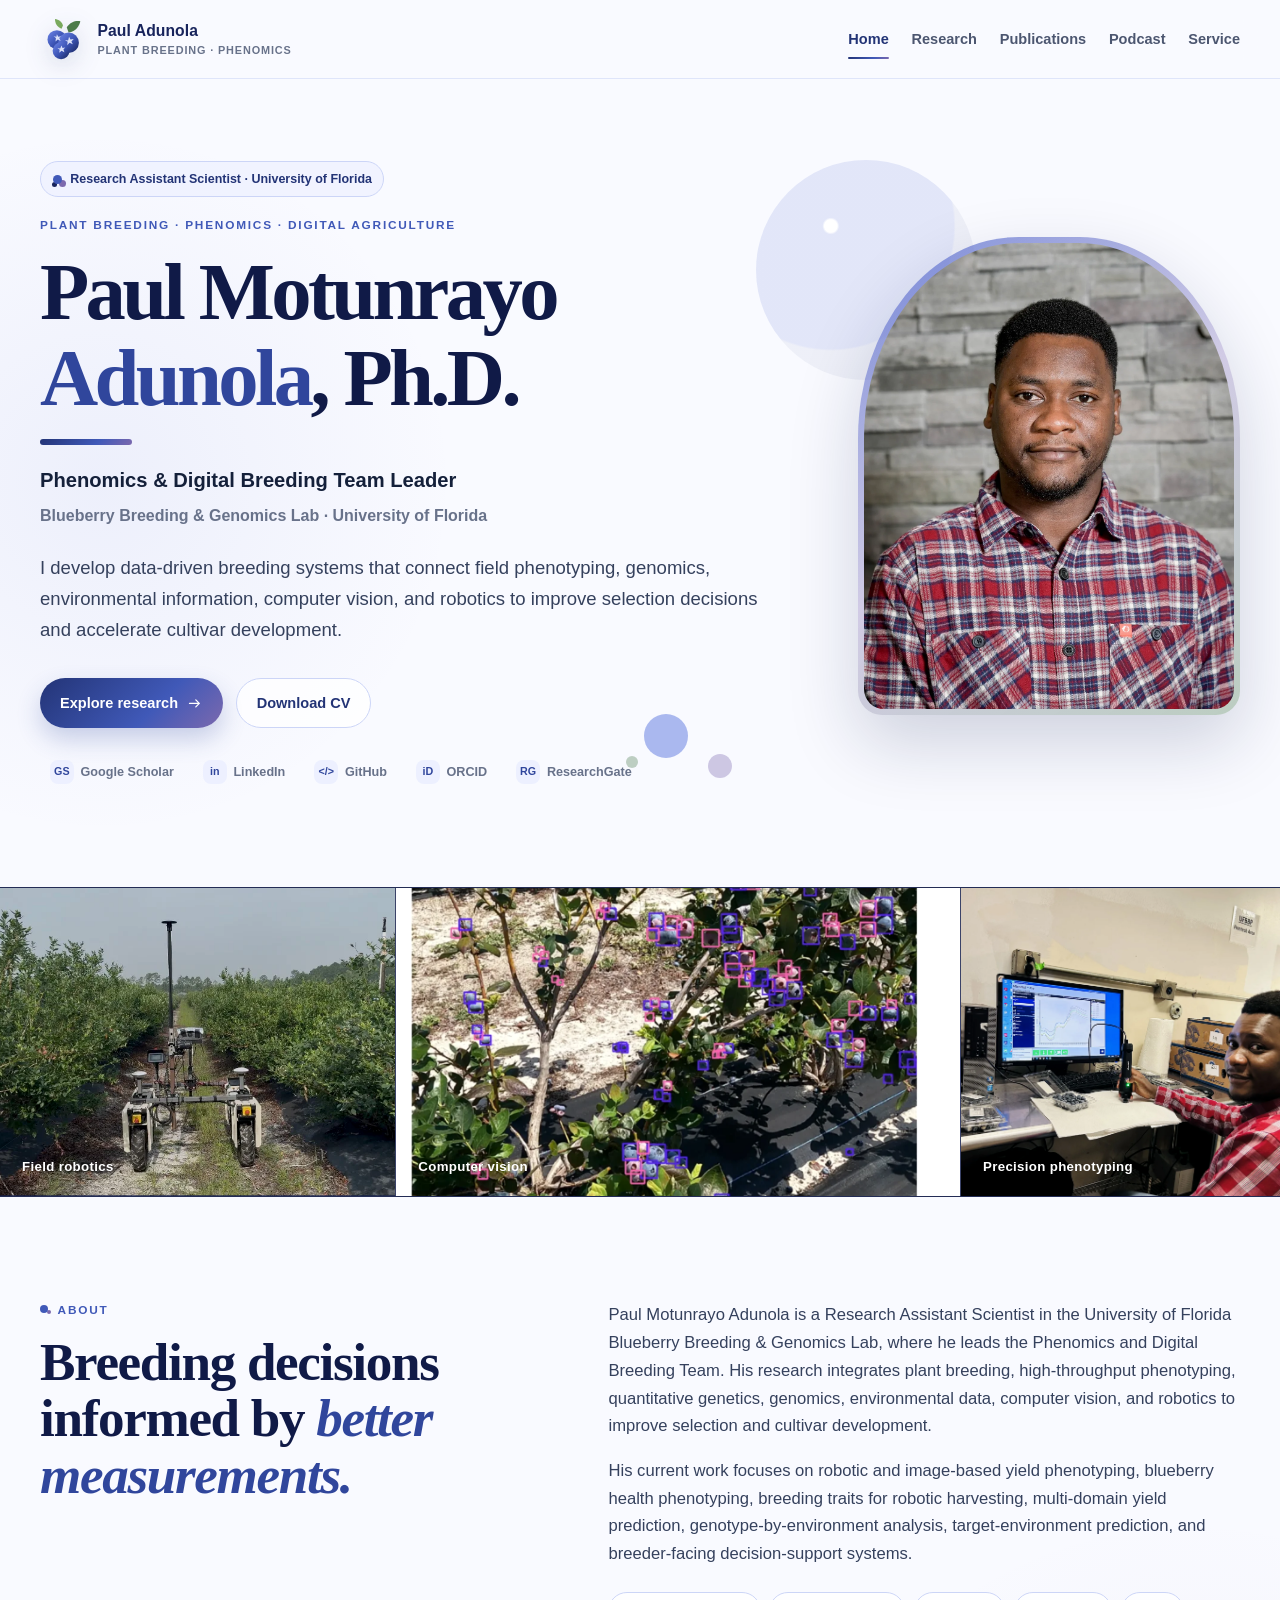
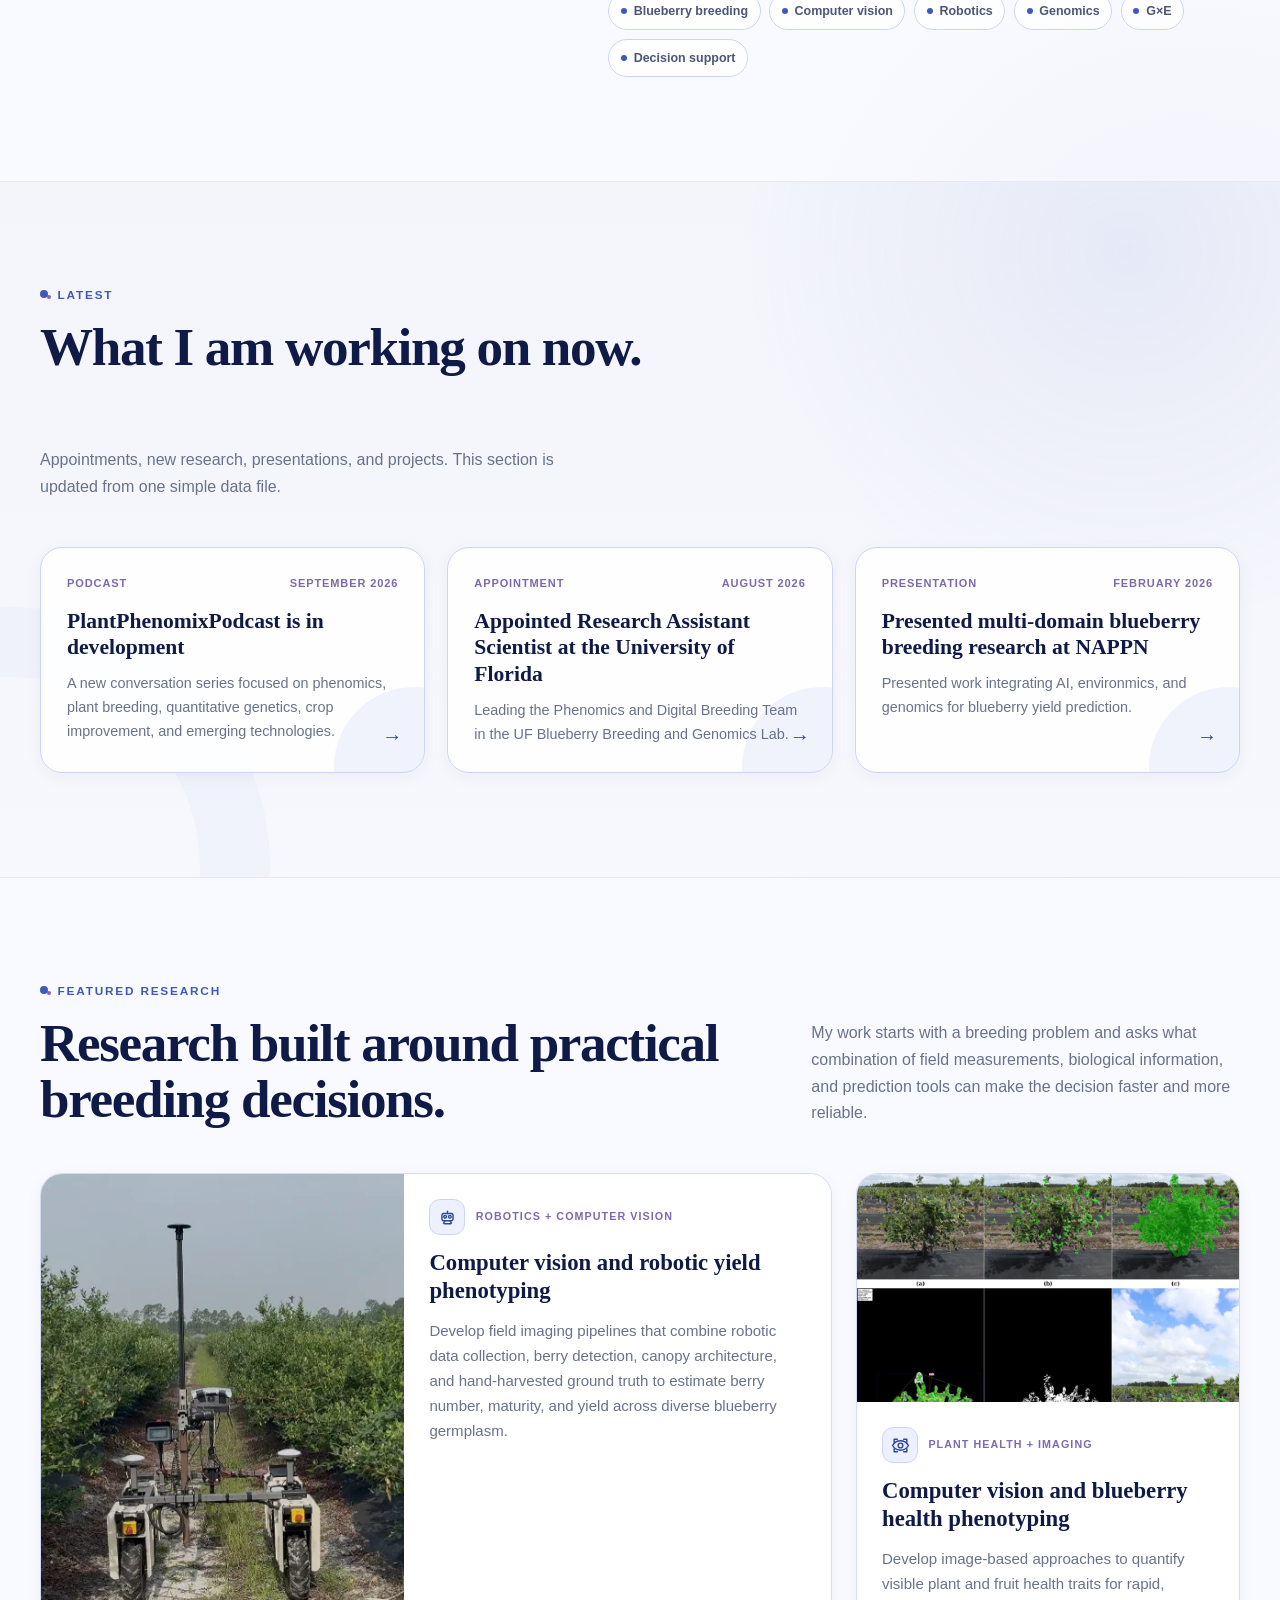
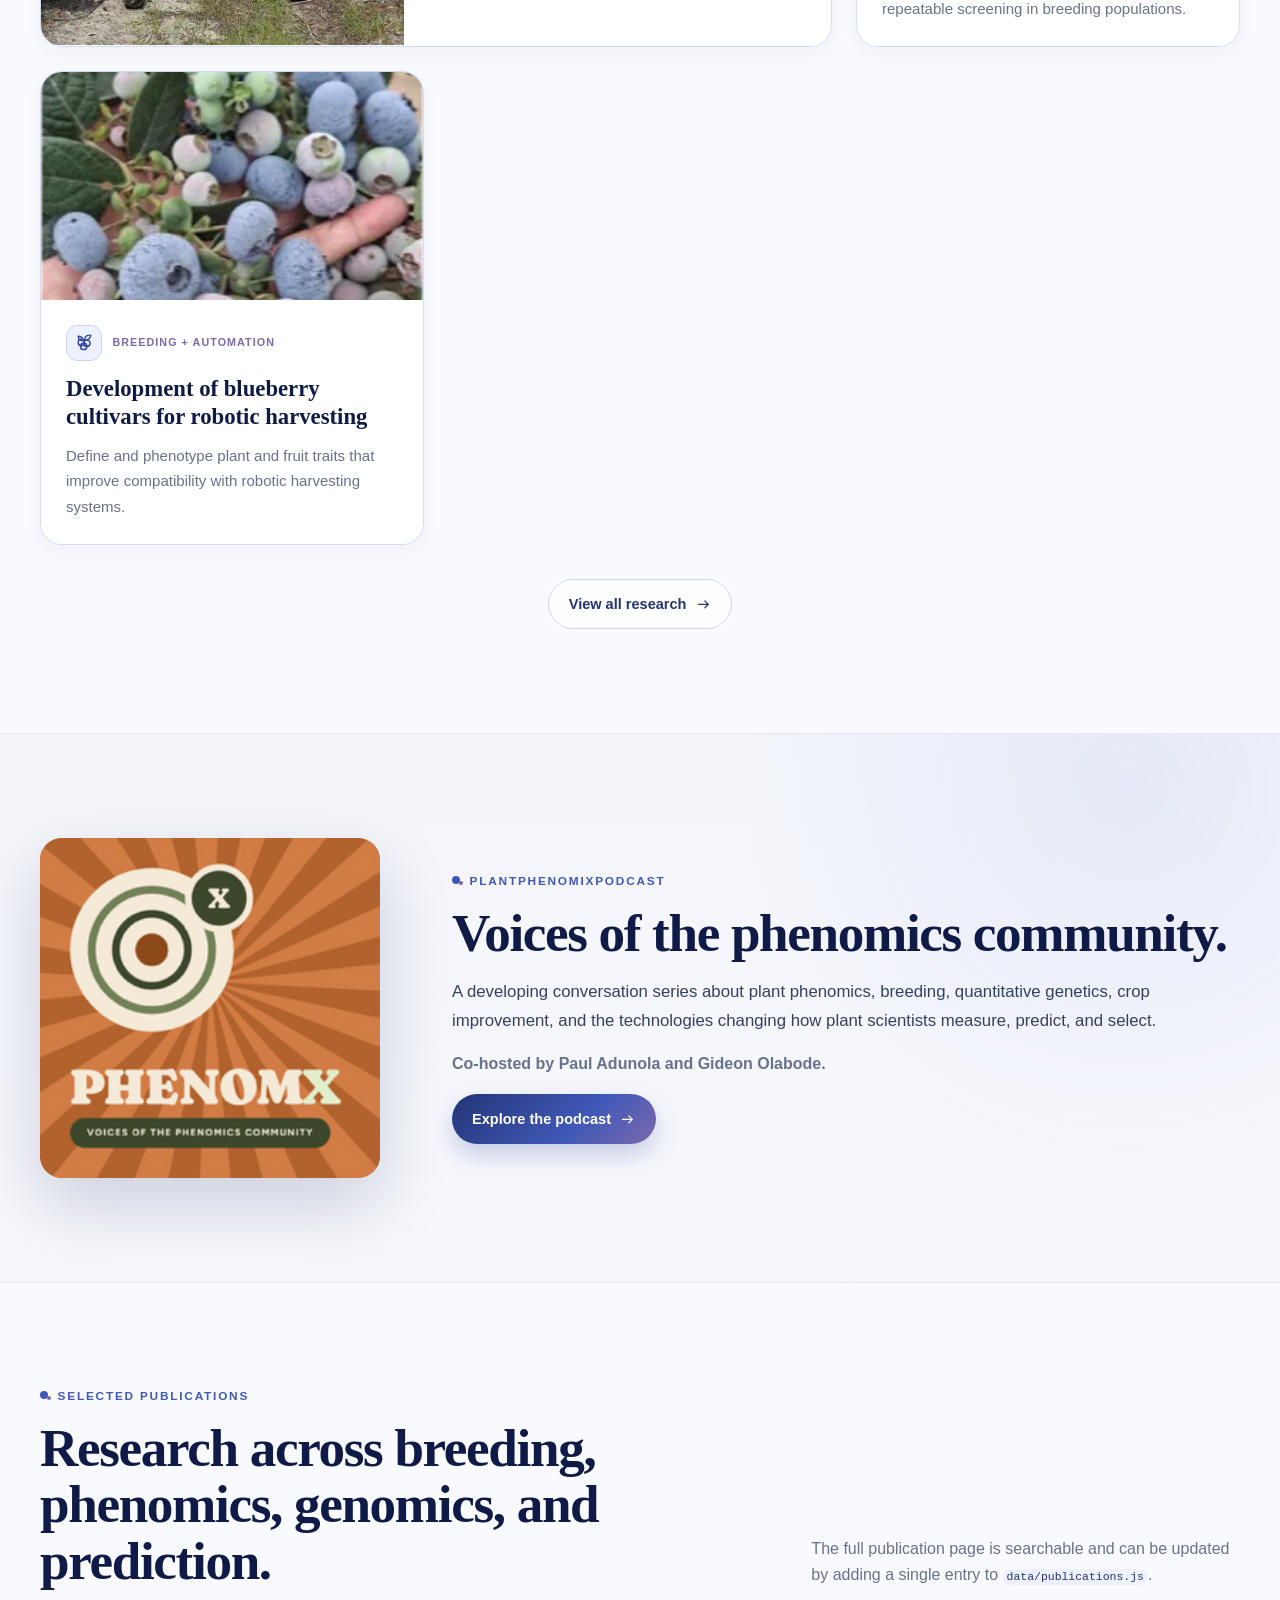
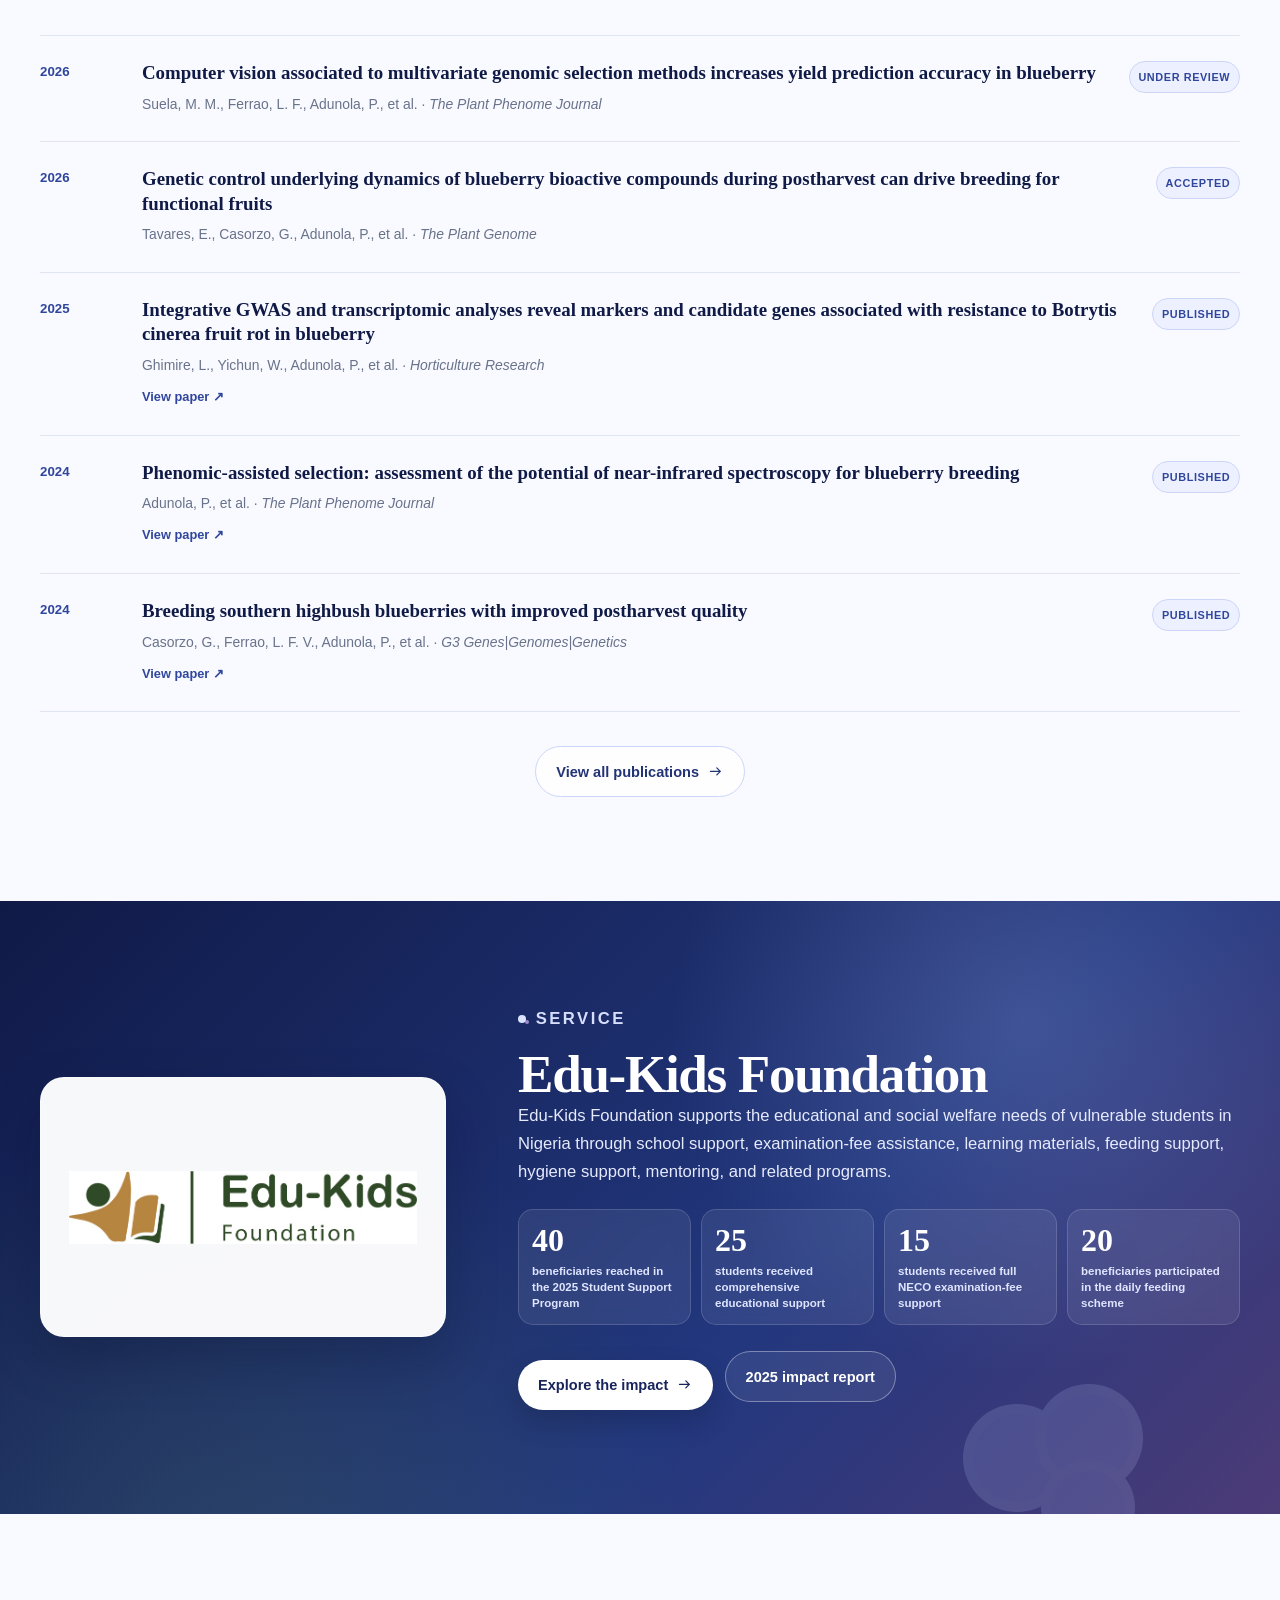
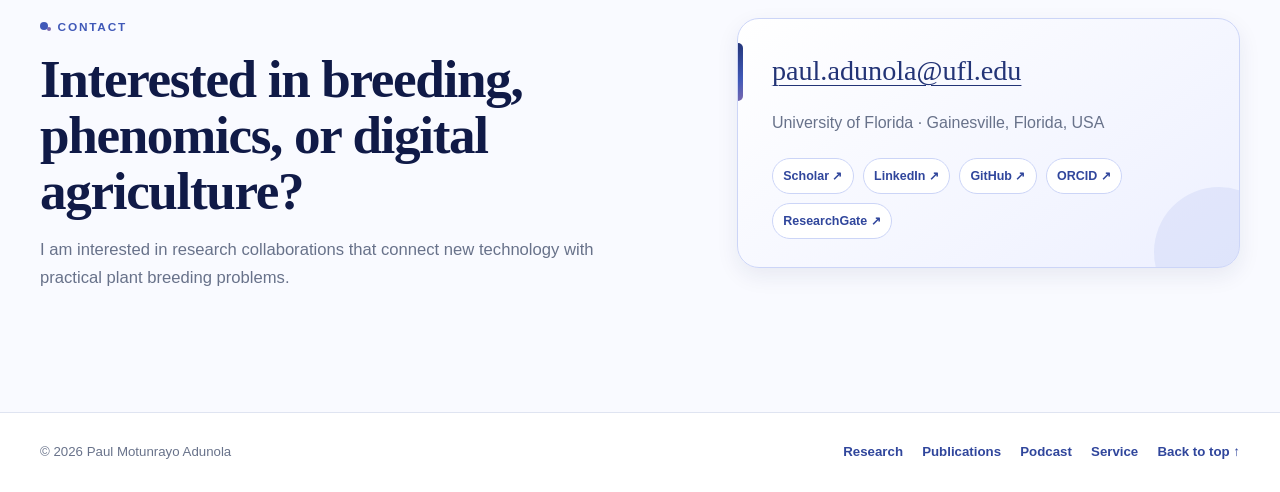
==== index.html @ f5527f7e "Add files via upload" ====
<!doctype html>
<html lang="en">
<head>
  <meta charset="utf-8">
  <meta name="viewport" content="width=device-width, initial-scale=1">
  <meta name="description" content="Paul Motunrayo Adunola, Ph.D. — Research Assistant Scientist and Phenomics & Digital Breeding Team Leader at the University of Florida. Plant breeding, computer vision, robotics, genomics, phenomics, environmics, and decision support.">
  <meta name="author" content="Paul Motunrayo Adunola">
  <meta name="theme-color" content="#233476">
  <meta property="og:title" content="Paul Motunrayo Adunola, Ph.D.">
  <meta property="og:description" content="Plant breeding, phenomics, digital breeding, computer vision, robotics, and predictive breeding at the University of Florida.">
  <meta property="og:type" content="website">
  <meta property="og:image" content="assets/images/portrait.webp">
  <title>Paul Adunola | Plant Breeding, Phenomics & Digital Breeding</title>
  <link rel="icon" href="favicon.svg" type="image/svg+xml">
  <link rel="stylesheet" href="styles.css">
  <script>document.documentElement.classList.add('js');</script>
</head>
<body data-page="home">
  <div class="scroll-progress" aria-hidden="true"><span></span></div>
  <div class="cursor-glow" aria-hidden="true"></div>
  <a class="skip-link" href="#main">Skip to content</a>

  <svg class="svg-sprite" aria-hidden="true" focusable="false">
    <symbol id="icon-robot" viewBox="0 0 24 24"><rect x="5" y="7" width="14" height="9" rx="2"/><circle cx="9" cy="11" r="1.7"/><circle cx="15" cy="11" r="1.7"/><path d="M12 7V4m-3 12-2 3m8-3 2 3M8 20h8"/></symbol>
    <symbol id="icon-vision" viewBox="0 0 24 24"><path d="M2 12s3.5-6 10-6 10 6 10 6-3.5 6-10 6S2 12 2 12z"/><circle cx="12" cy="12" r="3"/><path d="M4 4h4M4 4v4m16-4h-4m4 0v4M4 20h4m-4 0v-4m16 4h-4m4 0v-4"/></symbol>
    <symbol id="icon-harvest" viewBox="0 0 24 24"><circle cx="8" cy="12" r="4"/><circle cx="15" cy="13" r="4"/><circle cx="11" cy="17" r="4"/><path d="M12 8c1-4 4-6 8-5-1 4-3 6-8 6M10 8C9 5 7 4 4 4c0 3 2 5 5 6"/></symbol>
    <symbol id="icon-data" viewBox="0 0 24 24"><path d="M4 18V9m5 9V5m5 13v-7m5 7V3"/><path d="M3 20h18"/><circle cx="4" cy="9" r="1"/><circle cx="9" cy="5" r="1"/><circle cx="14" cy="11" r="1"/><circle cx="19" cy="3" r="1"/></symbol>
    <symbol id="icon-globe" viewBox="0 0 24 24"><circle cx="12" cy="12" r="9"/><path d="M3 12h18M12 3c3 3 4.5 6 4.5 9S15 18 12 21c-3-3-4.5-6-4.5-9S9 6 12 3z"/></symbol>
    <symbol id="icon-decision" viewBox="0 0 24 24"><path d="M4 6h16M4 12h16M4 18h16"/><circle cx="9" cy="6" r="2"/><circle cx="15" cy="12" r="2"/><circle cx="11" cy="18" r="2"/></symbol>
    <symbol id="icon-arrow" viewBox="0 0 24 24"><path d="M5 12h14m-5-5 5 5-5 5"/></symbol>
    <symbol id="icon-expand" viewBox="0 0 24 24"><path d="M8 3H3v5m13-5h5v5M8 21H3v-5m13 5h5v-5"/></symbol>
  </svg>

  <header class="site-header" id="top">
    <div class="nav-wrap">
      <a class="brand" href="index.html" aria-label="Paul Adunola home">
        <img class="brand-mark" src="assets/icons/blueberry-mark.svg" alt="" aria-hidden="true">
        <span class="brand-copy"><strong>Paul Adunola</strong><small>Plant Breeding · Phenomics</small></span>
      </a>
      <button class="nav-toggle" aria-expanded="false" aria-controls="primary-nav" aria-label="Open navigation"><span></span><span></span><span></span></button>
      <nav id="primary-nav" class="primary-nav" aria-label="Primary navigation">
        <a href="index.html" data-page="home">Home</a>
        <a href="research.html" data-page="research">Research</a>
        <a href="publications.html" data-page="publications">Publications</a>
        <a href="podcast.html" data-page="podcast">Podcast</a>
        <a href="service.html" data-page="service">Service</a>
        
      </nav>
    </div>
  </header>

  <main id="main">
    <section class="hero section-shell" data-reveal>
      <div class="hero-copy">
        <div class="hero-badge"><span class="berry-dot"></span> Research Assistant Scientist · University of Florida</div>
        <p class="eyebrow">Plant breeding · phenomics · digital agriculture</p>
        <h1>Paul Motunrayo <span>Adunola</span>, Ph.D.</h1>
        <p class="role">Phenomics &amp; Digital Breeding Team Leader</p>
        <p class="affiliation">Blueberry Breeding &amp; Genomics Lab · University of Florida</p>
        <p class="hero-statement">I develop data-driven breeding systems that connect field phenotyping, genomics, environmental information, computer vision, and robotics to improve selection decisions and accelerate cultivar development.</p>
        <div class="hero-actions">
          <a class="button button-primary interactive-button" href="research.html"><span>Explore research</span><svg><use href="#icon-arrow"></use></svg></a>
          <a class="button button-secondary interactive-button" href="assets/docs/Paul_Adunola_CV.docx" download><span>Download CV</span></a>
        </div>
        <div class="social-links" aria-label="Professional profiles">
          <a href="https://scholar.google.com/citations?user=qVmeOGcAAAAJ&hl=en" target="_blank" rel="noopener"><span>GS</span>Google Scholar</a>
          <a href="https://www.linkedin.com/in/paul-adunola-page/" target="_blank" rel="noopener"><span>in</span>LinkedIn</a>
          <a href="https://github.com/Pauliben" target="_blank" rel="noopener"><span>&lt;/&gt;</span>GitHub</a>
          <a href="https://orcid.org/0000-0003-1426-5248" target="_blank" rel="noopener"><span>iD</span>ORCID</a>
          <a href="https://www.researchgate.net/profile/Paul-Adunola" target="_blank" rel="noopener"><span>RG</span>ResearchGate</a>
        </div>
      </div>
      <figure class="hero-portrait image-frame">
        <a class="image-link" href="assets/images/portrait.webp" data-lightbox data-caption="Professional portrait — Paul Motunrayo Adunola, Ph.D.">
          <img src="assets/images/portrait.webp" alt="Portrait of Paul Adunola" width="1362" height="2048">
          <span class="image-action"><svg><use href="#icon-expand"></use></svg> View</span>
        </a>
      </figure>
    </section>

    <section class="image-ribbon" aria-label="Research highlights" data-reveal>
      <figure><a class="image-link" href="assets/images/farmng-field.webp" data-lightbox data-caption="Field robotics in blueberry breeding"><img src="assets/images/farmng-field.webp" alt="Field robotic platform operating between blueberry rows" loading="lazy"><span class="image-action"><svg><use href="#icon-expand"></use></svg></span></a><figcaption>Field robotics</figcaption></figure>
      <figure><a class="image-link" href="assets/images/berry-detection.webp" data-lightbox data-caption="Computer vision for berry detection and maturity classification"><img src="assets/images/berry-detection.webp" alt="Computer vision detections on blueberry plants in the field" loading="lazy"><span class="image-action"><svg><use href="#icon-expand"></use></svg></span></a><figcaption>Computer vision</figcaption></figure>
      <figure><a class="image-link" href="assets/images/nir-phenotyping.webp" data-lightbox data-caption="Near-infrared phenotyping of blueberry fruit"><img src="assets/images/nir-phenotyping.webp" alt="Near-infrared phenotyping of blueberry fruit" loading="lazy"><span class="image-action"><svg><use href="#icon-expand"></use></svg></span></a><figcaption>Precision phenotyping</figcaption></figure>
    </section>

    <section class="section section-shell about-grid" id="about" data-reveal>
      <div><p class="section-kicker">About</p><h2>Breeding decisions informed by <em>better measurements.</em></h2></div>
      <div class="prose">
        <p>Paul Motunrayo Adunola is a Research Assistant Scientist in the University of Florida Blueberry Breeding &amp; Genomics Lab, where he leads the Phenomics and Digital Breeding Team. His research integrates plant breeding, high-throughput phenotyping, quantitative genetics, genomics, environmental data, computer vision, and robotics to improve selection and cultivar development.</p>
        <p>His current work focuses on robotic and image-based yield phenotyping, blueberry health phenotyping, breeding traits for robotic harvesting, multi-domain yield prediction, genotype-by-environment analysis, target-environment prediction, and breeder-facing decision-support systems.</p>
        <div class="about-chips"><span>Blueberry breeding</span><span>Computer vision</span><span>Robotics</span><span>Genomics</span><span>G×E</span><span>Decision support</span></div>
      </div>
    </section>

    <section class="section section-alt latest-section" id="latest">
      <div class="section-shell">
        <div class="section-heading compact" data-reveal>
          <div><p class="section-kicker">Latest</p><h2>What I am working on now.</h2></div>
          <p>Appointments, new research, presentations, and projects. This section is updated from one simple data file.</p>
        </div>
        <div class="latest-grid" id="latest-feed"><div class="empty-state">Loading latest updates…</div></div>
      </div>
    </section>

    <section class="section section-shell research-preview-section">
      <div class="section-heading" data-reveal>
        <div><p class="section-kicker">Featured research</p><h2>Research built around practical breeding decisions.</h2></div>
        <p>My work starts with a breeding problem and asks what combination of field measurements, biological information, and prediction tools can make the decision faster and more reliable.</p>
      </div>
      <div class="research-grid" id="featured-research"><div class="empty-state">Loading research…</div></div>
      <div class="section-cta" data-reveal><a class="button button-secondary interactive-button" href="research.html"><span>View all research</span><svg><use href="#icon-arrow"></use></svg></a></div>
    </section>

    <section class="section section-alt home-podcast-section">
      <div class="section-shell podcast-teaser" data-reveal>
        <a class="podcast-logo-wrap image-link" href="assets/images/phenomix-logo.png" data-lightbox data-caption="PlantPhenomixPodcast — Voices of the Phenomics Community"><img src="assets/images/phenomix-logo.png" alt="PlantPhenomixPodcast logo"><span class="image-action"><svg><use href="#icon-expand"></use></svg> View</span></a>
        <div>
          <p class="section-kicker">PlantPhenomixPodcast</p>
          <h2>Voices of the phenomics community.</h2>
          <p class="podcast-intro">A developing conversation series about plant phenomics, breeding, quantitative genetics, crop improvement, and the technologies changing how plant scientists measure, predict, and select.</p>
          <p class="podcast-hosts">Co-hosted by Paul Adunola and Gideon Olabode.</p>
          <a class="button button-primary interactive-button" href="podcast.html"><span>Explore the podcast</span><svg><use href="#icon-arrow"></use></svg></a>
        </div>
      </div>
    </section>

    <section class="section section-shell publications-home">
      <div class="section-heading" data-reveal>
        <div><p class="section-kicker">Selected publications</p><h2>Research across breeding, phenomics, genomics, and prediction.</h2></div>
        <p>The full publication page is searchable and can be updated by adding a single entry to <code>data/publications.js</code>.</p>
      </div>
      <div class="publication-list" id="featured-publications"><div class="empty-state">Loading publications…</div></div>
      <div class="section-cta" data-reveal><a class="button button-secondary interactive-button" href="publications.html"><span>View all publications</span><svg><use href="#icon-arrow"></use></svg></a></div>
    </section>

    <section class="section service-section service-preview" data-reveal>
      <div class="service-berries" aria-hidden="true"><span></span><span></span><span></span></div>
      <div class="section-shell service-preview-grid">
        <a class="edukids-logo-panel image-link" href="assets/images/edukids/edukids-logo.png" data-lightbox data-caption="Edu-Kids Foundation">
          <img src="assets/images/edukids/edukids-logo.png" alt="Edu-Kids Foundation logo" loading="lazy">
          <span class="image-action"><svg><use href="#icon-expand"></use></svg> View</span>
        </a>
        <div>
          <p class="section-kicker light">Service</p>
          <h2>Edu-Kids Foundation</h2>
          <p id="edukids-home-summary">Supporting access to education and student welfare in Nigeria.</p>
          <div class="impact-mini-grid" id="edukids-home-stats"></div>
          <div class="service-link-row">
            <a class="button button-light interactive-button" href="service.html"><span>Explore the impact</span><svg><use href="#icon-arrow"></use></svg></a>
            <a id="edukids-home-report" class="button button-ghost-light interactive-button" href="assets/docs/Edu-Kids_Impact_Report_2025.pdf" target="_blank" rel="noopener"><span>2025 impact report</span></a>
          </div>
        </div>
      </div>
    </section>

    <section class="section section-shell contact-section" data-reveal>
      <div><p class="section-kicker">Contact</p><h2>Interested in breeding, phenomics, or digital agriculture?</h2><p class="contact-copy">I am interested in research collaborations that connect new technology with practical plant breeding problems.</p></div>
      <div class="contact-card"><span class="contact-berry" aria-hidden="true"></span><a class="email-link" href="mailto:paul.adunola@ufl.edu">paul.adunola@ufl.edu</a><p>University of Florida · Gainesville, Florida, USA</p><div class="contact-links"><a href="https://scholar.google.com/citations?user=qVmeOGcAAAAJ&hl=en" target="_blank" rel="noopener">Scholar ↗</a><a href="https://www.linkedin.com/in/paul-adunola-page/" target="_blank" rel="noopener">LinkedIn ↗</a><a href="https://github.com/Pauliben" target="_blank" rel="noopener">GitHub ↗</a><a href="https://orcid.org/0000-0003-1426-5248" target="_blank" rel="noopener">ORCID ↗</a><a href="https://www.researchgate.net/profile/Paul-Adunola" target="_blank" rel="noopener">ResearchGate ↗</a></div></div>
    </section>
  </main>

  <footer class="site-footer"><div class="section-shell footer-inner"><p>© <span id="year"></span> Paul Motunrayo Adunola</p><div class="footer-nav"><a href="research.html">Research</a><a href="publications.html">Publications</a><a href="podcast.html">Podcast</a><a href="service.html">Service</a><a href="#top">Back to top ↑</a></div></div></footer>

  <dialog class="lightbox" id="lightbox" aria-label="Image viewer"><button class="lightbox-close" type="button" aria-label="Close image viewer">×</button><div class="lightbox-inner"><img id="lightbox-image" alt=""><div class="lightbox-meta"><p id="lightbox-caption"></p><a id="lightbox-original" href="#" target="_blank" rel="noopener">Open full image ↗</a></div></div></dialog>
  <script src="data/latest.js"></script><script src="data/publications.js"></script><script src="data/research.js"></script><script src="data/podcast.js"></script><script src="data/edukids.js"></script><script src="script.js"></script>
</body>
</html>
---- styles.css ----
:root {
  --ink: #14203a;
  --ink-soft: #35415d;
  --muted: #68728a;
  --berry-950: #101a47;
  --berry-900: #18245c;
  --berry-800: #233476;
  --berry-700: #30469c;
  --berry-600: #4059b8;
  --berry-500: #5d72d1;
  --berry-300: #aab8ef;
  --berry-200: #ccd5f7;
  --berry-100: #edf0ff;
  --bloom: #7c69ae;
  --leaf: #4f7d52;
  --leaf-soft: #e8f0e7;
  --paper: #f9faff;
  --paper-warm: #f5f6fb;
  --white: #ffffff;
  --line: #dfe4f1;
  --line-strong: #cfd6e7;
  --max: 1200px;
  --radius: 22px;
  --radius-sm: 14px;
  --shadow-sm: 0 8px 22px rgba(29, 43, 92, 0.08);
  --shadow-md: 0 18px 44px rgba(29, 43, 92, 0.13);
  --shadow-lg: 0 28px 70px rgba(16, 26, 71, 0.18);
  --gradient: linear-gradient(135deg, var(--berry-800), var(--berry-600) 62%, var(--bloom));
  --gradient-dark: linear-gradient(135deg, #101a47, #22377e 62%, #4c3b77);
}

* { box-sizing: border-box; }
html { scroll-behavior: smooth; scroll-padding-top: 96px; }
body {
  margin: 0;
  color: var(--ink);
  background:
    radial-gradient(circle at 8% 7%, rgba(93, 114, 209, 0.08), transparent 22rem),
    radial-gradient(circle at 93% 28%, rgba(124, 105, 174, 0.06), transparent 26rem),
    var(--paper);
  font-family: "Avenir Next", Avenir, "Segoe UI", Inter, Helvetica, Arial, sans-serif;
  line-height: 1.67;
  -webkit-font-smoothing: antialiased;
  text-rendering: optimizeLegibility;
  overflow-x: hidden;
}
body.lightbox-open { overflow: hidden; }
img { display: block; max-width: 100%; }
a { color: inherit; }
button, a { -webkit-tap-highlight-color: transparent; }
button, input, textarea, select { font: inherit; }
svg { width: 1em; height: 1em; fill: none; stroke: currentColor; stroke-width: 1.8; stroke-linecap: round; stroke-linejoin: round; }
.svg-sprite { position: absolute; width: 0; height: 0; overflow: hidden; }

::selection { background: var(--berry-200); color: var(--berry-950); }

.skip-link {
  position: fixed;
  left: -9999px;
  top: 1rem;
  z-index: 2000;
  background: var(--berry-900);
  color: white;
  border-radius: 999px;
  padding: 0.75rem 1rem;
  text-decoration: none;
  font-weight: 700;
}
.skip-link:focus { left: 1rem; }

.scroll-progress {
  position: fixed;
  inset: 0 0 auto 0;
  height: 3px;
  z-index: 1000;
  background: transparent;
  pointer-events: none;
}
.scroll-progress span {
  display: block;
  width: 0;
  height: 100%;
  background: linear-gradient(90deg, var(--berry-500), var(--bloom), var(--leaf));
  box-shadow: 0 0 14px rgba(93, 114, 209, 0.45);
}

.cursor-glow {
  position: fixed;
  width: 260px;
  height: 260px;
  border-radius: 50%;
  background: radial-gradient(circle, rgba(93, 114, 209, 0.10), rgba(93, 114, 209, 0.035) 42%, transparent 70%);
  pointer-events: none;
  z-index: -1;
  transform: translate(-50%, -50%);
  opacity: 0;
  transition: opacity 0.25s ease;
}

.section-shell { width: min(var(--max), calc(100% - 48px)); margin-inline: auto; }
.section { padding: 104px 0; }
.section-alt {
  background:
    radial-gradient(circle at 88% 10%, rgba(93, 114, 209, 0.09), transparent 24rem),
    linear-gradient(180deg, #f3f5fb 0%, #f7f8fd 100%);
  border-top: 1px solid rgba(223, 228, 241, 0.72);
  border-bottom: 1px solid rgba(223, 228, 241, 0.72);
}

.site-header {
  position: sticky;
  top: 0;
  z-index: 500;
  background: rgba(249, 250, 255, 0.80);
  backdrop-filter: blur(18px) saturate(140%);
  border-bottom: 1px solid rgba(204, 213, 247, 0.58);
  transition: box-shadow 0.25s ease, background 0.25s ease;
}
.site-header.scrolled { background: rgba(249, 250, 255, 0.94); box-shadow: 0 12px 34px rgba(23, 36, 92, 0.08); }
.nav-wrap {
  width: min(var(--max), calc(100% - 48px));
  margin-inline: auto;
  min-height: 78px;
  display: flex;
  align-items: center;
  justify-content: space-between;
  gap: 2rem;
}
.brand {
  display: inline-flex;
  align-items: center;
  gap: 0.78rem;
  color: var(--berry-900);
  text-decoration: none;
}
.brand-mark { width: 45px; height: 45px; filter: drop-shadow(0 7px 12px rgba(32, 50, 113, 0.16)); transition: transform 0.28s ease; }
.brand:hover .brand-mark { transform: rotate(-4deg) scale(1.06); }
.brand-copy { display: grid; line-height: 1.15; }
.brand-copy strong { font-size: 0.98rem; letter-spacing: 0.005em; }
.brand-copy small { margin-top: 0.24rem; color: var(--muted); font-size: 0.68rem; font-weight: 700; letter-spacing: 0.08em; text-transform: uppercase; }
.primary-nav { display: flex; align-items: center; gap: 1.42rem; }
.primary-nav a {
  position: relative;
  color: #4c5670;
  text-decoration: none;
  font-size: 0.91rem;
  font-weight: 700;
  transition: color 0.22s ease;
}
.primary-nav a::after {
  content: "";
  position: absolute;
  left: 0;
  right: 100%;
  bottom: -0.52rem;
  height: 2px;
  border-radius: 2px;
  background: var(--gradient);
  transition: right 0.24s ease;
}
.primary-nav a:hover,
.primary-nav a.active { color: var(--berry-800); }
.primary-nav a:hover::after,
.primary-nav a.active::after { right: 0; }
.nav-toggle { display: none; border: 0; background: transparent; padding: 10px; color: var(--berry-900); cursor: pointer; }
.nav-toggle span { display: block; width: 25px; height: 2px; background: currentColor; margin: 5px 0; transition: transform 0.22s ease, opacity 0.22s ease; }
.nav-toggle[aria-expanded="true"] span:nth-child(1) { transform: translateY(7px) rotate(45deg); }
.nav-toggle[aria-expanded="true"] span:nth-child(2) { opacity: 0; }
.nav-toggle[aria-expanded="true"] span:nth-child(3) { transform: translateY(-7px) rotate(-45deg); }

.hero {
  position: relative;
  display: grid;
  grid-template-columns: minmax(0, 1.32fr) minmax(330px, 0.68fr);
  gap: 76px;
  align-items: center;
  padding-top: 82px;
  padding-bottom: 96px;
}
.hero::before,
.hero::after {
  content: "";
  position: absolute;
  border-radius: 50%;
  z-index: -1;
  filter: blur(0.1px);
}
.hero::before {
  width: 220px;
  height: 220px;
  right: 22%;
  top: 10%;
  background: radial-gradient(circle at 34% 30%, rgba(255,255,255,.9) 0 3%, rgba(93,114,209,.14) 4% 58%, rgba(35,52,118,.05) 59% 100%);
}
.hero::after {
  width: 44px;
  height: 44px;
  right: 46%;
  bottom: 16%;
  background: var(--berry-300);
  box-shadow: 54px 30px 0 -10px rgba(124,105,174,.35), -34px 26px 0 -16px rgba(79,125,82,.35);
}
.hero-badge {
  display: inline-flex;
  align-items: center;
  gap: 0.55rem;
  padding: 0.42rem 0.72rem;
  border: 1px solid var(--berry-200);
  background: rgba(237, 240, 255, 0.72);
  color: var(--berry-800);
  border-radius: 999px;
  font-size: 0.78rem;
  font-weight: 800;
  margin-bottom: 1.2rem;
}
.berry-dot { width: 9px; height: 9px; border-radius: 50%; background: var(--berry-600); box-shadow: 5px 4px 0 -1px var(--bloom), -3px 5px 0 -2px var(--berry-900); }
.eyebrow, .section-kicker {
  margin: 0 0 0.82rem;
  text-transform: uppercase;
  letter-spacing: 0.15em;
  font-size: 0.74rem;
  font-weight: 900;
  color: var(--berry-600);
}
.section-kicker::before {
  content: "";
  display: inline-block;
  width: 8px;
  height: 8px;
  border-radius: 50%;
  margin-right: 0.6rem;
  background: var(--berry-600);
  box-shadow: 5px 3px 0 -2px var(--bloom);
  vertical-align: 1px;
}
.hero h1, h2, .column-title, .research-card h3, .plain-card h3, .photo-card h3 {
  font-family: Charter, "Iowan Old Style", "Palatino Linotype", Palatino, Georgia, serif;
}
.hero h1, h2 { color: var(--berry-950); font-weight: 650; line-height: 1.06; }
.hero h1 { font-size: clamp(3.35rem, 6.3vw, 6.2rem); margin: 0 0 1.22rem; letter-spacing: -0.045em; }
.hero h1 span { color: var(--berry-700); }
.hero h1::after {
  content: "";
  display: block;
  width: 92px;
  height: 6px;
  border-radius: 999px;
  margin-top: 1.15rem;
  background: var(--gradient);
}
.role { margin: 0; font-size: 1.26rem; font-weight: 800; color: var(--ink); }
.affiliation { margin: 0.34rem 0 1.42rem; color: var(--muted); font-weight: 650; }
.hero-statement { max-width: 760px; margin: 0; font-size: 1.16rem; color: var(--ink-soft); }
.hero-actions { display: flex; flex-wrap: wrap; gap: 0.8rem; margin-top: 2rem; }
.button {
  --mx: 50%;
  --my: 50%;
  position: relative;
  isolation: isolate;
  display: inline-flex;
  align-items: center;
  justify-content: center;
  gap: 0.5rem;
  min-height: 50px;
  padding: 0.76rem 1.25rem;
  border-radius: 999px;
  text-decoration: none;
  font-weight: 800;
  font-size: 0.91rem;
  overflow: hidden;
  transition: transform 0.2s ease, box-shadow 0.2s ease, border-color 0.2s ease;
}
.button::before {
  content: "";
  position: absolute;
  inset: 0;
  z-index: -1;
  background: radial-gradient(circle at var(--mx) var(--my), rgba(255,255,255,.34), transparent 32%);
  opacity: 0;
  transition: opacity 0.2s ease;
}
.button:hover::before { opacity: 1; }
.button:hover { transform: translateY(-2px); }
.button svg { width: 1.05rem; height: 1.05rem; }
.button-primary { color: white; background: var(--gradient); box-shadow: 0 11px 24px rgba(48,70,156,.24); }
.button-primary:hover { box-shadow: 0 15px 34px rgba(48,70,156,.30); }
.button-secondary { color: var(--berry-800); border: 1px solid var(--berry-200); background: rgba(255,255,255,.72); }
.button-secondary:hover { border-color: var(--berry-400, #8293df); box-shadow: var(--shadow-sm); }
.social-links { display: flex; flex-wrap: wrap; gap: 0.58rem; margin-top: 1.55rem; }
.social-links a {
  display: inline-flex;
  align-items: center;
  gap: 0.42rem;
  color: var(--muted);
  border: 1px solid transparent;
  border-radius: 999px;
  padding: 0.38rem 0.55rem;
  text-decoration: none;
  font-size: 0.79rem;
  font-weight: 750;
  transition: color .2s ease, background .2s ease, border-color .2s ease, transform .2s ease;
}
.social-links a span { display: grid; place-items: center; min-width: 24px; height: 24px; padding: 0 4px; border-radius: 8px; background: var(--berry-100); color: var(--berry-700); font-size: .67rem; font-weight: 900; }
.social-links a:hover { color: var(--berry-800); background: white; border-color: var(--berry-200); transform: translateY(-1px); }

.hero-portrait {
  margin: 0;
  border-radius: 42% 42% 24px 24px;
  background: linear-gradient(135deg, var(--berry-100), #e2e7fa);
  box-shadow: var(--shadow-lg);
  aspect-ratio: 4 / 5;
}
.image-frame { position: relative; padding: 6px; background: linear-gradient(145deg, rgba(93,114,209,.80), rgba(124,105,174,.32), rgba(79,125,82,.36)); }
.image-frame .image-link { border-radius: calc(var(--radius) - 4px); }
.hero-portrait .image-link { width: 100%; height: 100%; border-radius: 42% 42% 20px 20px; }
.hero-portrait img { width: 100%; height: 100%; object-fit: cover; object-position: 50% 22%; transition: transform .55s ease; }
.hero-portrait:hover img { transform: scale(1.025); }

.image-link { position: relative; display: block; overflow: hidden; color: inherit; text-decoration: none; }
.image-link img { transition: transform 0.48s cubic-bezier(.2,.7,.2,1), filter 0.35s ease; }
.image-link::after {
  content: "";
  position: absolute;
  inset: 0;
  background: linear-gradient(to top, rgba(16,26,71,.34), transparent 40%);
  opacity: 0;
  transition: opacity .28s ease;
  pointer-events: none;
}
.image-link:hover::after { opacity: 1; }
.image-link:hover img { transform: scale(1.035); }
.image-action {
  position: absolute;
  right: 12px;
  top: 12px;
  z-index: 3;
  display: inline-flex;
  align-items: center;
  gap: .38rem;
  min-height: 34px;
  padding: .42rem .58rem;
  border: 1px solid rgba(255,255,255,.55);
  border-radius: 999px;
  background: rgba(15,26,70,.70);
  backdrop-filter: blur(8px);
  color: white;
  font-size: .72rem;
  font-weight: 800;
  opacity: 0;
  transform: translateY(-6px);
  transition: opacity .22s ease, transform .22s ease;
}
.image-link:hover .image-action,
.image-link:focus-visible .image-action { opacity: 1; transform: translateY(0); }
.image-action svg { width: .9rem; height: .9rem; }

.image-ribbon {
  display: grid;
  grid-template-columns: 1.05fr 1.5fr 0.85fr;
  height: 310px;
  overflow: hidden;
  background: var(--berry-950);
  border-block: 1px solid rgba(255,255,255,.08);
}
.image-ribbon figure { margin: 0; position: relative; min-width: 0; overflow: hidden; }
.image-ribbon figure + figure { border-left: 1px solid rgba(255,255,255,.18); }
.image-ribbon .image-link { width: 100%; height: 100%; }
.image-ribbon img { width: 100%; height: 100%; object-fit: cover; filter: saturate(.96) contrast(1.03); }
.image-ribbon figcaption {
  position: absolute;
  z-index: 4;
  left: 22px;
  bottom: 18px;
  color: white;
  font-size: .83rem;
  font-weight: 850;
  letter-spacing: .025em;
  text-shadow: 0 1px 8px rgba(0,0,0,.28);
  pointer-events: none;
}

.about-grid { display: grid; grid-template-columns: .86fr 1.14fr; gap: 92px; align-items: start; }
h2 { font-size: clamp(2.25rem, 4.15vw, 3.75rem); margin: 0; letter-spacing: -.025em; }
h2 em { color: var(--berry-700); font-weight: inherit; }
.prose { color: var(--ink-soft); font-size: 1.04rem; }
.prose p:first-child { margin-top: 0; }
.prose p { margin-bottom: 1rem; }
.about-chips { display: flex; flex-wrap: wrap; gap: .55rem; margin-top: 1.5rem; }
.about-chips span,
.mini-list span {
  display: inline-flex;
  align-items: center;
  border: 1px solid var(--berry-200);
  background: rgba(255,255,255,.72);
  border-radius: 999px;
  padding: .48rem .72rem;
  color: #4b5778;
  font-size: .78rem;
  font-weight: 800;
}
.about-chips span::before,
.mini-list span::before { content: ""; width: 6px; height: 6px; border-radius: 50%; background: var(--berry-600); margin-right: .42rem; }

.section-heading { display: grid; grid-template-columns: 1.24fr .76fr; gap: 72px; align-items: end; margin-bottom: 46px; }
.section-heading > p { margin: 0; color: var(--muted); max-width: 520px; }
.section-heading.compact { grid-template-columns: 1fr; }

.research-section { position: relative; overflow: hidden; }
.research-section::before { content: ""; position: absolute; width: 520px; height: 520px; border-radius: 50%; right: -280px; top: 120px; border: 90px solid rgba(93,114,209,.035); }
.research-grid { display: grid; grid-template-columns: repeat(3, minmax(0,1fr)); gap: 24px; perspective: 1200px; }
.research-card {
  --rx: 0deg;
  --ry: 0deg;
  --mx: 50%;
  --my: 50%;
  position: relative;
  background: rgba(255,255,255,.88);
  border: 1px solid rgba(204,213,247,.85);
  border-radius: var(--radius);
  overflow: hidden;
  min-width: 0;
  box-shadow: 0 5px 18px rgba(31,44,93,.045);
  transform: rotateX(var(--rx)) rotateY(var(--ry));
  transform-style: preserve-3d;
  transition: transform .25s ease, box-shadow .25s ease, border-color .25s ease;
}
.research-card::before {
  content: "";
  position: absolute;
  inset: 0;
  z-index: 5;
  pointer-events: none;
  background: radial-gradient(circle at var(--mx) var(--my), rgba(170,184,239,.25), transparent 35%);
  opacity: 0;
  transition: opacity .25s ease;
}
.research-card:hover { border-color: var(--berry-300); box-shadow: var(--shadow-md); }
.research-card:hover::before { opacity: 1; }
.research-card-wide { grid-column: span 2; display: grid; grid-template-columns: .92fr 1.08fr; }
.research-image { height: 228px; }
.research-card-wide .research-image { height: 100%; min-height: 310px; }
.research-image img { width: 100%; height: 100%; object-fit: cover; }
.card-body { position: relative; z-index: 6; padding: 25px; background: rgba(255,255,255,.90); }
.card-topline { display: flex; align-items: center; gap: .65rem; margin-bottom: .85rem; }
.card-icon { display: grid; place-items: center; width: 36px; height: 36px; border-radius: 11px; background: var(--berry-100); color: var(--berry-700); border: 1px solid var(--berry-200); }
.card-icon svg { width: 19px; height: 19px; }
.tag { color: var(--bloom); text-transform: uppercase; letter-spacing: .1em; font-size: .67rem; font-weight: 900; }
.research-card h3, .plain-card h3, .photo-card h3 { color: var(--berry-950); font-size: 1.42rem; font-weight: 650; line-height: 1.24; margin: 0 0 .78rem; }
.research-card p { margin: 0; color: var(--muted); font-size: .94rem; }

.work-feature { display: grid; grid-template-columns: .96fr 1.04fr; gap: 74px; align-items: center; }
.work-feature-image { border-radius: var(--radius); overflow: hidden; min-height: 470px; box-shadow: var(--shadow-md); }
.work-feature-image .image-link, .work-feature-image img { width: 100%; height: 100%; min-height: 458px; }
.work-feature-image img { object-fit: cover; object-position: center; }
.work-feature-copy p:not(.section-kicker) { color: var(--muted); font-size: 1.04rem; }
.mini-list { display: flex; flex-wrap: wrap; gap: .58rem; margin-top: 1.4rem; }

.experience-section { background: white; border-block: 1px solid var(--line); }
.two-column { display: grid; grid-template-columns: 1fr 1fr; gap: 82px; }
.column-title { font-weight: 650; color: var(--berry-900); font-size: 1.55rem; margin: 0 0 1.22rem; }
.timeline { border-top: 1px solid var(--line); }
.timeline-item { position: relative; display: grid; grid-template-columns: 116px 1fr; gap: 22px; padding: 25px 0; border-bottom: 1px solid var(--line); }
.timeline-item::before { content: ""; position: absolute; left: 0; bottom: -1px; width: 0; height: 2px; background: var(--gradient); transition: width .28s ease; }
.timeline-item:hover::before { width: 100%; }
.timeline-date { color: var(--berry-600); font-weight: 900; font-size: .8rem; }
.timeline-item h4 { margin: -.25rem 0 .1rem; font-size: 1.03rem; color: var(--ink); }
.timeline-item p { margin: .38rem 0 0; color: var(--muted); font-size: .91rem; }
.timeline-item.current { background: linear-gradient(90deg, rgba(237,240,255,.72), transparent 88%); margin-inline: -14px; padding-inline: 14px; border-radius: 12px; }
.current-pill { display: inline-flex; padding: .2rem .48rem; margin-bottom: .45rem; border-radius: 999px; background: var(--leaf-soft); color: var(--leaf); font-size: .65rem; font-weight: 900; text-transform: uppercase; letter-spacing: .08em; }
.muted { color: var(--muted); }
.timeline-more { border-bottom: 1px solid var(--line); padding: 20px 0; }
.timeline-more summary { cursor: pointer; color: var(--berry-800); font-weight: 800; list-style: none; }
.timeline-more summary::-webkit-details-marker { display: none; }
.timeline-more summary::after { content: "+"; float: right; color: var(--berry-500); font-size: 1.2rem; }
.timeline-more[open] summary::after { content: "−"; }
.details-content { padding: 12px 0 2px 138px; }
.details-content p { color: var(--muted); font-size: .89rem; }

.publications-section { position: relative; }
.text-link { display: inline-flex; align-items: center; gap: .35rem; color: var(--berry-700); font-weight: 850; text-decoration: none; }
.text-link svg { width: 1rem; height: 1rem; transition: transform .2s ease; }
.text-link:hover svg { transform: translateX(4px); }
.publication-list { border-top: 1px solid var(--line); }
.publication { position: relative; display: grid; grid-template-columns: 86px 1fr; gap: 30px; padding: 26px 14px 26px 0; border-bottom: 1px solid var(--line); transition: background .22s ease, padding-left .22s ease; }
.publication:hover { background: linear-gradient(90deg, var(--berry-100), rgba(255,255,255,0)); padding-left: 14px; }
.pub-year { color: var(--berry-600); font-weight: 900; font-size: .83rem; }
.publication h3 { margin: -.25rem 0 .42rem; font-size: 1.01rem; line-height: 1.46; font-weight: 760; color: var(--ink); }
.publication p { margin: 0; color: var(--muted); font-size: .89rem; }
.publication a { display: inline-block; margin-top: .55rem; color: var(--berry-700); font-size: .79rem; font-weight: 850; text-decoration-thickness: 1px; text-underline-offset: 3px; }

.community-section { overflow: hidden; }
.three-column-cards { display: grid; grid-template-columns: 1fr 1fr 1.18fr; gap: 23px; perspective: 1200px; }
.plain-card, .photo-card {
  background: rgba(255,255,255,.90);
  border: 1px solid var(--berry-200);
  border-radius: var(--radius);
  overflow: hidden;
  box-shadow: var(--shadow-sm);
  transition: transform .25s ease, box-shadow .25s ease, border-color .25s ease;
}
.plain-card:hover, .photo-card:hover { border-color: var(--berry-300); box-shadow: var(--shadow-md); }
.plain-card { position: relative; padding: 28px; }
.plain-card-icon { display: grid; place-items: center; width: 42px; height: 42px; margin-bottom: 1.1rem; border-radius: 50%; background: var(--gradient); color: white; font-size: .72rem; font-weight: 900; box-shadow: 0 8px 18px rgba(48,70,156,.20); }
.plain-card p, .plain-card li { color: var(--muted); font-size: .9rem; }
.plain-card ul { padding-left: 1.1rem; margin-bottom: 0; }
.photo-card .image-link { height: 220px; }
.photo-card img { width: 100%; height: 100%; object-fit: cover; }
.photo-card > div { padding: 23px; }
.photo-card p { margin-bottom: 0; color: var(--muted); }

.gallery-section { position: relative; }
.gallery-grid { display: grid; grid-template-columns: 1.25fr 1fr 1fr; grid-template-rows: 270px 270px; gap: 13px; }
.gallery-grid figure { margin: 0; position: relative; overflow: hidden; border-radius: 16px; background: #dfe3ef; box-shadow: 0 5px 16px rgba(30,42,85,.07); }
.gallery-grid .gallery-large { grid-row: 1 / 3; }
.gallery-grid .image-link { width: 100%; height: 100%; }
.gallery-grid img { width: 100%; height: 100%; object-fit: cover; }
.gallery-grid figcaption { position: absolute; z-index: 4; left: 12px; bottom: 12px; max-width: calc(100% - 24px); background: rgba(249,250,255,.93); color: var(--berry-950); padding: .42rem .61rem; border-radius: 8px; box-shadow: 0 4px 14px rgba(16,26,71,.11); font-size: .73rem; font-weight: 850; pointer-events: none; }

.service-section {
  position: relative;
  overflow: hidden;
  color: white;
  background: var(--gradient-dark);
}
.service-section::before { content: ""; position: absolute; inset: 0; background: radial-gradient(circle at 80% 20%, rgba(170,184,239,.22), transparent 31%), radial-gradient(circle at 18% 110%, rgba(79,125,82,.26), transparent 38%); }
.service-grid { position: relative; z-index: 2; display: grid; grid-template-columns: .8fr 1.2fr; gap: 86px; align-items: start; }
.service-section h2 { color: white; }
.section-kicker.light { color: #d7defc; }
.section-kicker.light::before { background: #dbe2ff; box-shadow: 5px 3px 0 -2px #9d8bc7; }
.service-section p { color: #e6eafd; margin-top: 0; font-size: 1.04rem; max-width: 760px; }
.button-light { background: white; color: var(--berry-900); margin-top: 1rem; box-shadow: 0 12px 28px rgba(0,0,0,.16); }
.service-berries { position: absolute; right: 6vw; bottom: -60px; width: 240px; height: 190px; opacity: .16; }
.service-berries span { position: absolute; width: 108px; height: 108px; border-radius: 50%; background: #b8c5ff; border: 10px solid rgba(255,255,255,.15); }
.service-berries span:nth-child(1) { left: 0; top: 20px; }
.service-berries span:nth-child(2) { left: 72px; top: 0; }
.service-berries span:nth-child(3) { left: 78px; top: 76px; width: 94px; height: 94px; }

.contact-section { display: grid; grid-template-columns: 1.1fr .9fr; gap: 82px; align-items: start; }
.contact-copy { color: var(--muted); max-width: 650px; font-size: 1.04rem; }
.contact-card { position: relative; padding: 28px 30px 28px 34px; border: 1px solid var(--berry-200); border-radius: var(--radius); background: linear-gradient(145deg, white, var(--berry-100)); box-shadow: var(--shadow-sm); overflow: hidden; }
.contact-card::after { content: ""; position: absolute; width: 130px; height: 130px; border-radius: 50%; right: -45px; bottom: -50px; background: rgba(93,114,209,.10); }
.contact-berry { position: absolute; left: 0; top: 24px; width: 5px; height: 58px; border-radius: 0 8px 8px 0; background: var(--gradient); }
.email-link { font-family: Charter, "Iowan Old Style", Georgia, serif; font-size: clamp(1.25rem, 2.2vw, 1.9rem); color: var(--berry-800); text-decoration-thickness: 1px; text-underline-offset: 5px; overflow-wrap: anywhere; }
.contact-card p { color: var(--muted); }
.contact-links { display: flex; flex-wrap: wrap; gap: .55rem; margin-top: 1.35rem; }
.contact-links a { color: var(--berry-700); background: white; border: 1px solid var(--berry-200); border-radius: 999px; padding: .42rem .65rem; text-decoration: none; font-size: .78rem; font-weight: 850; transition: transform .2s ease, border-color .2s ease; }
.contact-links a:hover { transform: translateY(-2px); border-color: var(--berry-400, #8293df); }

.site-footer { border-top: 1px solid var(--line); padding: 28px 0; background: white; }
.footer-inner { display: flex; align-items: center; justify-content: space-between; gap: 1rem; color: var(--muted); font-size: .83rem; }
.footer-inner p { margin: 0; }
.footer-inner a { color: var(--berry-700); font-weight: 850; text-decoration: none; }

.lightbox {
  width: min(96vw, 1180px);
  max-width: none;
  max-height: 92vh;
  padding: 0;
  border: 0;
  border-radius: 20px;
  background: #0d1435;
  color: white;
  box-shadow: 0 35px 100px rgba(2,8,32,.52);
  overflow: hidden;
}
.lightbox::backdrop { background: rgba(5, 10, 31, .82); backdrop-filter: blur(8px); }
.lightbox-inner { display: grid; grid-template-rows: minmax(0, 1fr) auto; max-height: 92vh; }
.lightbox img { width: 100%; max-height: 78vh; object-fit: contain; background: #080d22; }
.lightbox-meta { display: flex; align-items: center; justify-content: space-between; gap: 1rem; padding: 14px 18px; border-top: 1px solid rgba(255,255,255,.12); }
.lightbox-meta p { margin: 0; color: #e3e8ff; font-size: .88rem; }
.lightbox-meta a { color: #c6d2ff; font-size: .82rem; font-weight: 800; }
.lightbox-close { position: absolute; top: 12px; right: 12px; z-index: 4; display: grid; place-items: center; width: 42px; height: 42px; border: 1px solid rgba(255,255,255,.35); border-radius: 50%; color: white; background: rgba(7,13,37,.72); backdrop-filter: blur(6px); font-size: 1.75rem; line-height: 1; cursor: pointer; transition: transform .2s ease, background .2s ease; }
.lightbox-close:hover { transform: rotate(6deg) scale(1.05); background: rgba(65,89,184,.85); }

.js [data-reveal] { opacity: 0; transform: translateY(22px); transition: opacity .72s ease, transform .72s cubic-bezier(.2,.7,.2,1); }
.js [data-reveal].revealed { opacity: 1; transform: translateY(0); }

@media (pointer: coarse), (hover: none) {
  .cursor-glow { display: none; }
  .image-action { opacity: 1; transform: none; }
  .research-card { transform: none !important; }
}

@media (max-width: 1000px) {
  .hero { grid-template-columns: 1fr 330px; gap: 46px; }
  .hero h1 { font-size: clamp(3rem, 8vw, 4.8rem); }
  .about-grid, .work-feature, .contact-section { gap: 48px; }
  .research-grid { grid-template-columns: 1fr 1fr; }
  .research-card-wide { grid-column: span 2; }
  .three-column-cards { grid-template-columns: 1fr 1fr; }
  .photo-card { grid-column: span 2; display: grid; grid-template-columns: .8fr 1.2fr; }
  .photo-card .image-link { height: 100%; min-height: 245px; }
}

@media (max-width: 780px) {
  .section-shell, .nav-wrap { width: min(100% - 30px, var(--max)); }
  .section { padding: 78px 0; }
  .nav-wrap { min-height: 72px; }
  .brand-copy small { display: none; }
  .nav-toggle { display: block; }
  .primary-nav {
    display: flex;
    position: absolute;
    top: 72px;
    left: 0;
    right: 0;
    padding: 14px 22px 22px;
    background: rgba(249,250,255,.98);
    border-bottom: 1px solid var(--line);
    box-shadow: 0 18px 30px rgba(16,26,71,.09);
    flex-direction: column;
    align-items: flex-start;
    gap: .95rem;
    opacity: 0;
    transform: translateY(-12px);
    visibility: hidden;
    pointer-events: none;
    transition: opacity .2s ease, transform .2s ease, visibility .2s ease;
  }
  .primary-nav.open { opacity: 1; transform: translateY(0); visibility: visible; pointer-events: auto; }
  .primary-nav a { width: 100%; padding: .35rem 0; }
  .primary-nav a::after { display: none; }
  .hero { grid-template-columns: 1fr; padding-top: 56px; padding-bottom: 70px; }
  .hero-copy { order: 1; }
  .hero-portrait { order: 0; max-width: 345px; width: 100%; margin: 0 auto; }
  .hero h1 { font-size: clamp(3rem, 13vw, 4.6rem); }
  .hero::before, .hero::after { display: none; }
  .image-ribbon { grid-template-columns: 1fr 1fr; height: 230px; }
  .image-ribbon figure:last-child { display: none; }
  .about-grid, .section-heading, .work-feature, .two-column, .service-grid, .contact-section { grid-template-columns: 1fr; }
  .about-grid, .section-heading, .two-column, .service-grid, .contact-section { gap: 36px; }
  .research-grid { grid-template-columns: 1fr; }
  .research-card-wide { grid-column: span 1; display: block; }
  .research-card-wide .research-image { height: 240px; min-height: 0; }
  .three-column-cards { grid-template-columns: 1fr; }
  .photo-card { grid-column: span 1; display: block; }
  .gallery-grid { grid-template-columns: 1fr 1fr; grid-template-rows: 300px 220px 220px; }
  .gallery-grid .gallery-large { grid-column: 1 / 3; grid-row: auto; }
  .timeline-item { grid-template-columns: 92px 1fr; }
  .details-content { padding-left: 0; }
  .publication { grid-template-columns: 62px 1fr; gap: 16px; }
  .service-berries { right: -50px; }
  .lightbox { width: 96vw; }
  .lightbox-meta { align-items: flex-start; flex-direction: column; }
}

@media (max-width: 520px) {
  .hero-badge { font-size: .7rem; }
  .hero-actions .button { width: 100%; }
  .social-links { gap: .4rem; }
  .social-links a { font-size: .74rem; }
  .image-ribbon { grid-template-columns: 1fr; height: 230px; }
  .image-ribbon figure:nth-child(2) { display: none; }
  .gallery-grid { display: block; }
  .gallery-grid figure { height: 265px; margin-bottom: 12px; }
  .timeline-item { grid-template-columns: 1fr; gap: 7px; }
  .timeline-item.current { margin-inline: 0; }
  .publication { grid-template-columns: 1fr; gap: 6px; }
  .footer-inner { align-items: flex-start; flex-direction: column; }
  .contact-card { padding: 24px 22px 24px 28px; }
}

@media (prefers-reduced-motion: reduce) {
  html { scroll-behavior: auto; }
  *, *::before, *::after { animation: none !important; transition-duration: .001ms !important; scroll-behavior: auto !important; }
  .js [data-reveal] { opacity: 1; transform: none; }
  .cursor-glow { display: none; }
}

/* =========================================================
   Modular pages — keeps the original blueberry visual system
   ========================================================= */

.primary-nav a.active,
.primary-nav a[aria-current="page"] { color: var(--berry-800); }
.primary-nav a.active::after,
.primary-nav a[aria-current="page"]::after { transform: scaleX(1); }

.footer-nav { display: flex; flex-wrap: wrap; gap: .9rem 1.2rem; align-items: center; }
.footer-nav a { color: var(--berry-700); font-weight: 800; text-decoration: none; }
.footer-nav a:hover { color: var(--berry-900); }

.section-link-row { margin-top: 1.55rem; }
.text-link { color: var(--berry-700); font-weight: 850; text-underline-offset: 4px; text-decoration-thickness: 1px; }
.text-link:hover { color: var(--berry-900); }
.section-cta { display: flex; justify-content: center; margin-top: 34px; }
code { padding: .12em .35em; border-radius: 7px; background: var(--berry-100); color: var(--berry-800); font-size: .88em; }

.page-hero { padding-top: 88px; padding-bottom: 82px; }
.page-hero-inner { display: grid; grid-template-columns: 1.36fr .64fr; gap: 76px; align-items: end; }
.page-hero h1,
.podcast-page-hero h1 {
  margin: 0 0 1.25rem;
  color: var(--berry-950);
  font-family: Charter, "Iowan Old Style", "Palatino Linotype", Palatino, Georgia, serif;
  font-size: clamp(3.2rem, 6vw, 5.8rem);
  font-weight: 650;
  line-height: 1.02;
  letter-spacing: -.045em;
}
.page-hero h1 em,
.podcast-page-hero h1 em { color: var(--berry-700); font-weight: inherit; }
.page-hero p { max-width: 790px; margin: 0; color: var(--ink-soft); font-size: 1.08rem; }
.page-hero-aside {
  display: grid;
  gap: .55rem;
  padding: 26px 28px;
  border: 1px solid var(--berry-200);
  border-radius: var(--radius);
  background: linear-gradient(145deg, rgba(255,255,255,.9), var(--berry-100));
  color: var(--muted);
  box-shadow: var(--shadow-sm);
}
.page-hero-aside strong { color: var(--berry-900); font-size: .78rem; letter-spacing: .09em; text-transform: uppercase; }
.page-hero-aside .text-link { margin-top: .35rem; }

.latest-section { position: relative; overflow: hidden; }
.latest-section::after { content:""; position:absolute; width:380px; height:380px; border-radius:50%; left:-250px; bottom:-250px; border:70px solid rgba(93,114,209,.035); }
.latest-grid { position: relative; z-index: 1; display: grid; grid-template-columns: repeat(3,minmax(0,1fr)); gap: 22px; }
.latest-card {
  position: relative;
  display: block;
  min-height: 225px;
  padding: 26px;
  border: 1px solid var(--berry-200);
  border-radius: var(--radius);
  background: rgba(255,255,255,.9);
  box-shadow: 0 5px 18px rgba(31,44,93,.045);
  text-decoration: none;
  overflow: hidden;
  transition: transform .24s ease, border-color .24s ease, box-shadow .24s ease;
}
.latest-card::before { content:""; position:absolute; inset:auto -70px -75px auto; width:160px; height:160px; border-radius:50%; background:rgba(93,114,209,.08); transition:transform .3s ease; }
.latest-card:hover { transform: translateY(-5px); border-color: var(--berry-300); box-shadow: var(--shadow-md); }
.latest-card:hover::before { transform: scale(1.25); }
.latest-meta { display:flex; align-items:center; justify-content:space-between; gap:1rem; color:var(--bloom); font-size:.69rem; font-weight:900; text-transform:uppercase; letter-spacing:.08em; }
.latest-card h3 { position:relative; margin:1rem 0 .65rem; color:var(--berry-950); font-family:Charter,"Iowan Old Style",Georgia,serif; font-size:1.35rem; line-height:1.22; font-weight:650; }
.latest-card p { position:relative; margin:0; color:var(--muted); font-size:.9rem; }
.mini-arrow { position:absolute; right:22px; bottom:18px; color:var(--berry-700); font-size:1.25rem; font-weight:900; transition:transform .2s ease; }
.latest-card:hover .mini-arrow { transform:translateX(4px); }
.empty-state { grid-column:1/-1; padding:28px; border:1px dashed var(--berry-200); border-radius:var(--radius-sm); background:rgba(255,255,255,.65); color:var(--muted); text-align:center; }

.card-kicker { margin-bottom:.8rem; color:var(--bloom); font-size:.68rem; font-weight:900; letter-spacing:.09em; text-transform:uppercase; }
.tag-list { display:flex; flex-wrap:wrap; gap:.45rem; margin-top:1.05rem; }
.tag-list .tag { display:inline-flex; padding:.38rem .58rem; border:1px solid var(--berry-200); border-radius:999px; background:var(--berry-100); color:var(--berry-700); font-size:.66rem; letter-spacing:.055em; }

.home-podcast-section { overflow:hidden; }
.podcast-teaser { display:grid; grid-template-columns: 340px 1fr; gap:72px; align-items:center; }
.podcast-logo-wrap { border-radius:var(--radius); box-shadow:var(--shadow-lg); background:#c46c37; }
.podcast-logo-wrap img { width:100%; aspect-ratio:1; object-fit:cover; }
.podcast-intro { max-width:720px; color:var(--ink-soft); font-size:1.05rem; }
.podcast-hosts { color:var(--muted); font-weight:700; }

.publications-home .publication-list { margin-top: 4px; }
.publication-list { display:grid; }
.publication {
  display:grid;
  grid-template-columns: 80px 1fr auto;
  gap:22px;
  align-items:start;
  padding:25px 0;
  border-bottom:1px solid var(--line);
}
.publication .pub-year { color:var(--berry-700); font-weight:900; font-size:.83rem; }
.publication h3 { margin:0 0 .45rem; color:var(--berry-950); font-family:Charter,"Iowan Old Style",Georgia,serif; font-size:1.18rem; font-weight:650; line-height:1.3; }
.publication p { margin:0; color:var(--muted); font-size:.87rem; }
.publication .publication-status { align-self:start; white-space:nowrap; padding:.38rem .55rem; border:1px solid var(--berry-200); border-radius:999px; background:var(--berry-100); color:var(--berry-700); font-size:.68rem; font-weight:900; text-transform:uppercase; letter-spacing:.055em; }
.publication .publication-link { color:var(--berry-700); font-size:.8rem; font-weight:850; text-decoration:none; }

.research-detail-list { display:grid; gap:28px; }
.research-detail {
  display:grid;
  grid-template-columns:minmax(280px,.82fr) 1.18fr;
  gap:0;
  min-height:380px;
  border:1px solid var(--berry-200);
  border-radius:var(--radius);
  background:rgba(255,255,255,.9);
  box-shadow:var(--shadow-sm);
  overflow:hidden;
}
.research-detail:nth-child(even) { grid-template-columns:1.18fr minmax(280px,.82fr); }
.research-detail:nth-child(even) .detail-image { order:2; }
.detail-image { min-height:380px; }
.detail-image img { width:100%; height:100%; object-fit:cover; }
.detail-copy { padding:42px; align-self:center; }
.detail-copy h2 { font-size:clamp(2rem,3.5vw,3rem); margin-bottom:1.1rem; }
.detail-copy p { color:var(--muted); }
.detail-copy p:first-of-type { color:var(--ink-soft); font-size:1.02rem; }

.publication-toolbar { display:grid; grid-template-columns:1fr 180px; gap:16px; margin-bottom:28px; }
.search-box,.year-box { display:grid; gap:.45rem; color:var(--berry-900); font-size:.72rem; font-weight:900; letter-spacing:.08em; text-transform:uppercase; }
.search-box input,.year-box select { width:100%; min-height:48px; padding:.72rem .85rem; border:1px solid var(--berry-200); border-radius:12px; outline:none; background:white; color:var(--ink); box-shadow:0 3px 12px rgba(31,44,93,.035); }
.search-box input:focus,.year-box select:focus { border-color:var(--berry-500); box-shadow:0 0 0 4px rgba(93,114,209,.1); }
.publication-page-list { border-top:1px solid var(--line); }
.publication-item { display:grid; grid-template-columns:72px 1fr auto; gap:22px; align-items:start; padding:28px 0; border-bottom:1px solid var(--line); }
.publication-year { color:var(--berry-700); font-weight:900; }
.publication-copy h3 { margin:0 0 .5rem; color:var(--berry-950); font-family:Charter,"Iowan Old Style",Georgia,serif; font-size:1.18rem; line-height:1.3; font-weight:650; }
.publication-copy p { margin:0 0 .65rem; color:var(--muted); font-size:.88rem; }
.publication-status { display:inline-flex; padding:.32rem .5rem; border-radius:999px; background:var(--berry-100); border:1px solid var(--berry-200); color:var(--berry-700); font-size:.65rem; font-weight:900; letter-spacing:.055em; text-transform:uppercase; }
.publication-link { color:var(--berry-700); font-weight:850; font-size:.8rem; text-decoration:none; white-space:nowrap; }
.publication-link:hover { color:var(--berry-950); }

.podcast-page-hero { padding-top:86px; padding-bottom:88px; }
.podcast-page-grid { display:grid; grid-template-columns:360px 1fr; gap:76px; align-items:center; }
.podcast-page-logo { border-radius:var(--radius); overflow:hidden; box-shadow:var(--shadow-lg); }
.podcast-page-logo img { width:100%; aspect-ratio:1; object-fit:cover; }
.podcast-status { width:max-content; margin-bottom:1.2rem; }
.podcast-lead { max-width:780px; color:var(--ink-soft); font-size:1.09rem; }
.host-grid { display:grid; grid-template-columns:repeat(2,minmax(0,1fr)); gap:22px; }
.host-card { position:relative; padding:30px; border:1px solid var(--berry-200); border-radius:var(--radius); background:white; box-shadow:var(--shadow-sm); }
.host-card::before { content:""; position:absolute; width:7px; height:54px; left:0; top:28px; border-radius:0 8px 8px 0; background:var(--gradient); }
.host-card h3 { margin:0 0 .3rem; color:var(--berry-950); font-family:Charter,"Iowan Old Style",Georgia,serif; font-size:1.6rem; font-weight:650; }
.host-card p { margin:.2rem 0; color:var(--muted); }
.episode-grid { display:grid; grid-template-columns:repeat(3,minmax(0,1fr)); gap:22px; }
.episode-card { overflow:hidden; border:1px solid var(--berry-200); border-radius:var(--radius); background:white; box-shadow:var(--shadow-sm); }
.episode-image { aspect-ratio:16/10; }
.episode-image img { width:100%; height:100%; object-fit:cover; }
.episode-body { padding:24px; }
.episode-body h3 { margin:.3rem 0 .65rem; color:var(--berry-950); font-family:Charter,"Iowan Old Style",Georgia,serif; font-size:1.35rem; font-weight:650; }
.episode-body p { color:var(--muted); font-size:.9rem; }
.episode-links { display:flex; flex-wrap:wrap; gap:.5rem; margin-top:1rem; }
.episode-links a { padding:.42rem .6rem; border:1px solid var(--berry-200); border-radius:999px; color:var(--berry-700); text-decoration:none; font-size:.73rem; font-weight:850; }
.update-note { display:grid; grid-template-columns:1fr 1fr auto; gap:36px; align-items:center; }
.update-note p { color:var(--muted); }

.capability-grid { display:grid; grid-template-columns:repeat(2,minmax(0,1fr)); gap:22px; }
.capability-grid .plain-card { min-height:260px; }

@media (max-width: 1000px) {
  .latest-grid { grid-template-columns:1fr 1fr; }
  .latest-card:last-child { grid-column:1/-1; }
  .podcast-teaser { grid-template-columns:280px 1fr; gap:48px; }
  .page-hero-inner { gap:48px; }
  .research-detail,.research-detail:nth-child(even) { grid-template-columns:330px 1fr; }
  .research-detail:nth-child(even) .detail-image { order:0; }
  .podcast-page-grid { grid-template-columns:300px 1fr; gap:48px; }
  .episode-grid { grid-template-columns:1fr 1fr; }
  .update-note { grid-template-columns:1fr 1fr; }
  .update-note .button { grid-column:1/-1; justify-self:start; }
}

@media (max-width: 780px) {
  .page-hero { padding-top:56px; padding-bottom:62px; }
  .page-hero-inner,.podcast-page-grid,.podcast-teaser,.research-detail,.research-detail:nth-child(even),.publication-toolbar,.update-note { grid-template-columns:1fr; }
  .page-hero-inner,.podcast-page-grid,.podcast-teaser { gap:34px; }
  .page-hero h1,.podcast-page-hero h1 { font-size:clamp(2.8rem,12vw,4.3rem); }
  .page-hero-aside { max-width:640px; }
  .latest-grid,.host-grid,.episode-grid,.capability-grid { grid-template-columns:1fr; }
  .latest-card:last-child { grid-column:auto; }
  .podcast-logo-wrap,.podcast-page-logo { max-width:320px; width:100%; }
  .research-detail:nth-child(even) .detail-image { order:0; }
  .detail-image { min-height:280px; }
  .detail-copy { padding:28px; }
  .publication-item,.publication { grid-template-columns:58px 1fr; }
  .publication-link,.publication .publication-status { grid-column:2; justify-self:start; }
  .update-note .button { grid-column:auto; }
  .footer-inner { align-items:flex-start; flex-direction:column; }
}

@media (max-width: 520px) {
  .publication-item,.publication { grid-template-columns:1fr; gap:6px; }
  .publication-link,.publication .publication-status { grid-column:auto; }
  .latest-card { min-height:0; }
  .podcast-page-logo,.podcast-logo-wrap { max-width:260px; }
}
.gallery-grid-full { display:grid; grid-template-columns:repeat(4,minmax(0,1fr)); gap:14px; }
.gallery-grid-full figure { position:relative; margin:0; min-height:225px; overflow:hidden; border-radius:16px; background:#dfe3ef; box-shadow:0 5px 16px rgba(30,42,85,.07); }
.gallery-grid-full .image-link { width:100%; height:100%; min-height:225px; }
.gallery-grid-full img { width:100%; height:100%; min-height:225px; object-fit:cover; }
.gallery-grid-full figcaption { position:absolute; z-index:4; left:12px; bottom:12px; max-width:calc(100% - 24px); background:rgba(249,250,255,.93); color:var(--berry-950); padding:.42rem .61rem; border-radius:8px; box-shadow:0 4px 14px rgba(16,26,71,.11); font-size:.72rem; font-weight:850; pointer-events:none; }
@media (max-width:1000px){.gallery-grid-full{grid-template-columns:repeat(3,minmax(0,1fr));}}
@media (max-width:780px){.gallery-grid-full{grid-template-columns:repeat(2,minmax(0,1fr));}}
@media (max-width:520px){.gallery-grid-full{grid-template-columns:1fr;}.gallery-grid-full figure,.gallery-grid-full .image-link,.gallery-grid-full img{min-height:270px;}}

/* ==========================================================
   EDU-KIDS FOUNDATION
   ========================================================== */
:root {
  --edukids-green: #2d4f2b;
  --edukids-green-soft: #edf3ea;
  --edukids-gold: #bc8737;
  --edukids-gold-soft: #f7efe3;
}

.service-preview-grid {
  position: relative;
  z-index: 2;
  display: grid;
  grid-template-columns: minmax(260px, .72fr) minmax(0, 1.28fr);
  gap: 72px;
  align-items: center;
}

.edukids-logo-panel,
.edukids-logo-hero {
  display: grid;
  place-items: center;
  min-height: 260px;
  padding: 28px;
  border-radius: 24px;
  background: rgba(255,255,255,.97);
  box-shadow: 0 22px 52px rgba(4, 12, 38, .24);
  border: 1px solid rgba(255,255,255,.55);
}
.edukids-logo-panel img,
.edukids-logo-hero img {
  width: 100%;
  max-height: 220px;
  object-fit: contain;
}

.impact-mini-grid {
  display: grid;
  grid-template-columns: repeat(4, minmax(0, 1fr));
  gap: 10px;
  margin-top: 1.45rem;
}
.impact-mini-card {
  min-width: 0;
  padding: 14px 13px 13px;
  border-radius: 15px;
  border: 1px solid rgba(255,255,255,.15);
  background: rgba(255,255,255,.08);
  backdrop-filter: blur(8px);
}
.impact-mini-card strong {
  display: block;
  color: white;
  font-family: Charter, "Iowan Old Style", Georgia, serif;
  font-size: clamp(1.55rem, 2.5vw, 2.25rem);
  line-height: 1;
  font-weight: 700;
}
.impact-mini-card span {
  display: block;
  margin-top: .45rem;
  color: #dfe5ff;
  font-size: .72rem;
  line-height: 1.4;
  font-weight: 720;
}

.service-link-row {
  display: flex;
  align-items: center;
  flex-wrap: wrap;
  gap: .72rem;
  margin-top: 1.15rem;
}
.button-ghost-light {
  color: white;
  border: 1px solid rgba(255,255,255,.36);
  background: rgba(255,255,255,.07);
}
.button-ghost-light:hover {
  background: rgba(255,255,255,.13);
  border-color: rgba(255,255,255,.62);
}
.service-link-row-dark .button-secondary { background: white; }

.service-page-hero {
  padding-top: 72px;
  padding-bottom: 72px;
}
.service-hero-inner {
  grid-template-columns: 1.15fr .85fr;
  align-items: center;
}
.edukids-logo-hero {
  min-height: 330px;
  box-shadow: var(--shadow-md);
  border-color: var(--line);
}

.founder-grid {
  display: grid;
  grid-template-columns: .84fr 1.16fr;
  gap: 84px;
  align-items: start;
}

.impact-grid {
  display: grid;
  grid-template-columns: repeat(4, minmax(0, 1fr));
  gap: 18px;
}
.impact-card {
  --mx: 50%;
  --my: 50%;
  position: relative;
  overflow: hidden;
  min-height: 190px;
  padding: 26px;
  border: 1px solid var(--berry-200);
  border-radius: 20px;
  background:
    radial-gradient(circle at var(--mx) var(--my), rgba(188,135,55,.12), transparent 38%),
    linear-gradient(145deg, white, #f7f8fd);
  box-shadow: var(--shadow-sm);
  transition: transform .22s ease, border-color .22s ease, box-shadow .22s ease;
}
.impact-card:hover {
  transform: translateY(-4px);
  border-color: #c9b188;
  box-shadow: var(--shadow-md);
}
.impact-card::after {
  content: "";
  position: absolute;
  width: 88px;
  height: 88px;
  border-radius: 50%;
  right: -28px;
  bottom: -30px;
  background: rgba(45,79,43,.08);
}
.impact-card strong {
  display: block;
  margin-bottom: .9rem;
  color: var(--edukids-green);
  font-family: Charter, "Iowan Old Style", Georgia, serif;
  font-size: clamp(2.75rem, 5vw, 4.7rem);
  line-height: .88;
  letter-spacing: -.04em;
}
.impact-card p {
  position: relative;
  z-index: 2;
  margin: 0;
  color: var(--ink-soft);
  font-size: .92rem;
  line-height: 1.48;
}

.impact-highlights-wrap {
  display: grid;
  grid-template-columns: .72fr 1.28fr;
  gap: 60px;
  margin-top: 52px;
  padding: 34px;
  border: 1px solid #dce5d8;
  border-radius: var(--radius);
  background: linear-gradient(145deg, #f7faf5, white);
}
.impact-highlights-wrap h3 {
  margin: .1rem 0 0;
  color: var(--edukids-green);
  font-family: Charter, "Iowan Old Style", Georgia, serif;
  font-size: 1.8rem;
}
.impact-highlights {
  margin: 0;
  padding: 0;
  list-style: none;
  display: grid;
  gap: 14px;
}
.impact-highlights li {
  position: relative;
  padding-left: 28px;
  color: var(--ink-soft);
}
.impact-highlights li::before {
  content: "";
  position: absolute;
  left: 0;
  top: .55em;
  width: 11px;
  height: 11px;
  border-radius: 50%;
  background: var(--edukids-gold);
  box-shadow: 0 0 0 5px var(--edukids-gold-soft);
}

.report-card {
  display: grid;
  grid-template-columns: auto 1fr auto;
  gap: 24px;
  align-items: center;
  margin-top: 28px;
  padding: 22px 24px;
  border-radius: 20px;
  border: 1px solid var(--berry-200);
  background: linear-gradient(115deg, var(--berry-100), white 58%, var(--edukids-green-soft));
  box-shadow: var(--shadow-sm);
}
.report-card-mark {
  display: grid;
  place-items: center;
  width: 74px;
  height: 74px;
  border-radius: 18px;
  background: var(--edukids-green);
  color: white;
  font-family: Charter, "Iowan Old Style", Georgia, serif;
  font-size: 1.4rem;
  font-weight: 700;
  box-shadow: 0 10px 24px rgba(45,79,43,.2);
}
.report-card h3 {
  margin: .18rem 0 .15rem;
  color: var(--berry-950);
  font-size: 1.18rem;
}
.report-card p { margin: 0; color: var(--muted); }

.edukids-gallery {
  display: grid;
  grid-template-columns: repeat(3, minmax(0, 1fr));
  gap: 15px;
}
.edukids-gallery figure {
  position: relative;
  margin: 0;
  min-height: 270px;
  overflow: hidden;
  border-radius: 18px;
  background: #e5e7ec;
  box-shadow: var(--shadow-sm);
}
.edukids-gallery .edukids-gallery-wide {
  grid-column: span 2;
}
.edukids-gallery .image-link,
.edukids-gallery img { width: 100%; height: 100%; }
.edukids-gallery img { object-fit: cover; min-height: 270px; }
.edukids-gallery figcaption {
  position: absolute;
  z-index: 4;
  left: 13px;
  right: 13px;
  bottom: 13px;
  width: fit-content;
  max-width: calc(100% - 26px);
  padding: .5rem .66rem;
  border-radius: 9px;
  background: rgba(249,250,255,.94);
  color: var(--berry-950);
  box-shadow: 0 4px 16px rgba(16,26,71,.12);
  font-size: .74rem;
  font-weight: 800;
  pointer-events: none;
}

.service-closing {
  display: grid;
  grid-template-columns: 1fr 1fr;
  gap: 72px;
  align-items: center;
}
.service-closing p { color: var(--muted); }

@media (max-width: 1000px) {
  .service-preview-grid,
  .service-hero-inner,
  .founder-grid { gap: 42px; }
  .impact-grid { grid-template-columns: repeat(2, minmax(0, 1fr)); }
  .impact-mini-grid { grid-template-columns: repeat(2, minmax(0, 1fr)); }
}

@media (max-width: 780px) {
  .service-preview-grid,
  .service-hero-inner,
  .founder-grid,
  .impact-highlights-wrap,
  .service-closing { grid-template-columns: 1fr; }
  .edukids-logo-panel { min-height: 210px; order: 2; }
  .edukids-logo-hero { min-height: 240px; }
  .impact-grid { grid-template-columns: 1fr 1fr; }
  .report-card { grid-template-columns: auto 1fr; }
  .report-card .button { grid-column: 1 / -1; justify-self: start; }
  .edukids-gallery { grid-template-columns: 1fr 1fr; }
  .edukids-gallery .edukids-gallery-wide { grid-column: span 2; }
}

@media (max-width: 520px) {
  .impact-grid,
  .impact-mini-grid,
  .edukids-gallery { grid-template-columns: 1fr; }
  .edukids-gallery .edukids-gallery-wide { grid-column: span 1; }
  .impact-highlights-wrap { padding: 24px; }
}
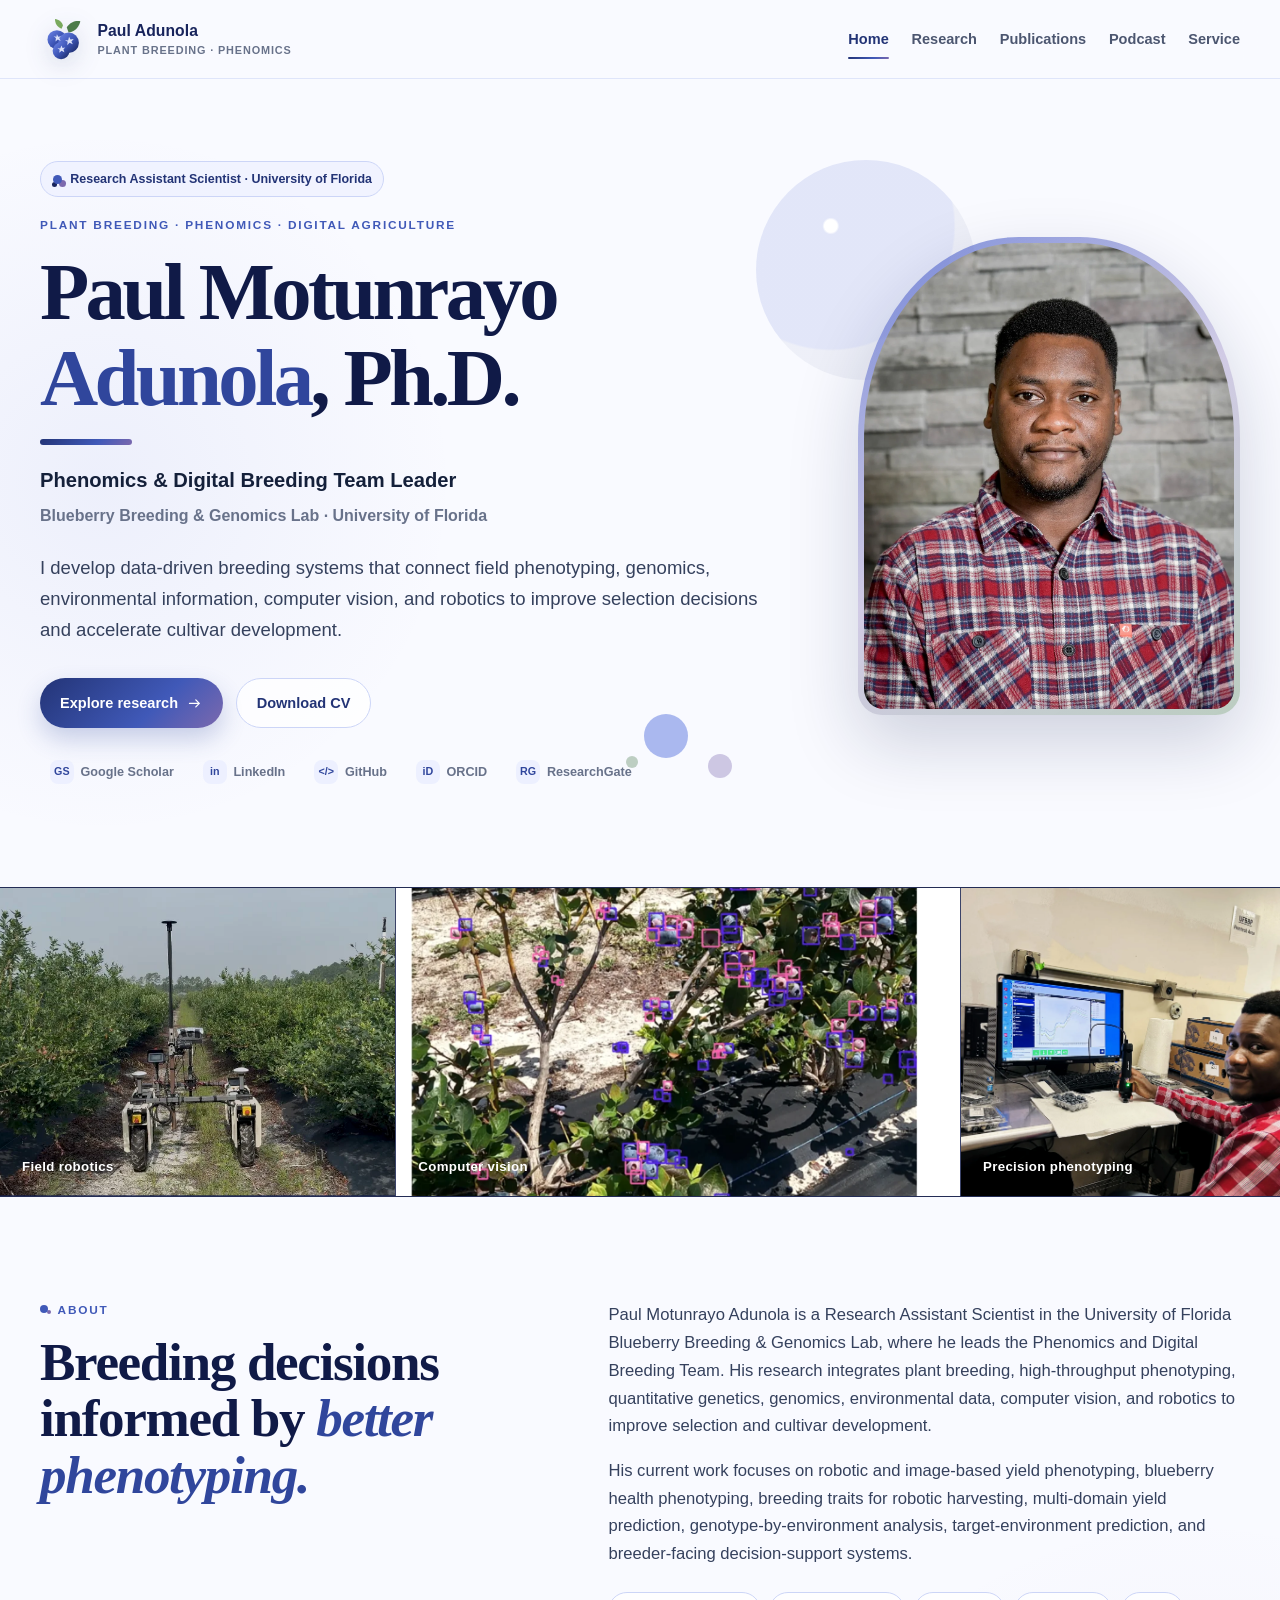
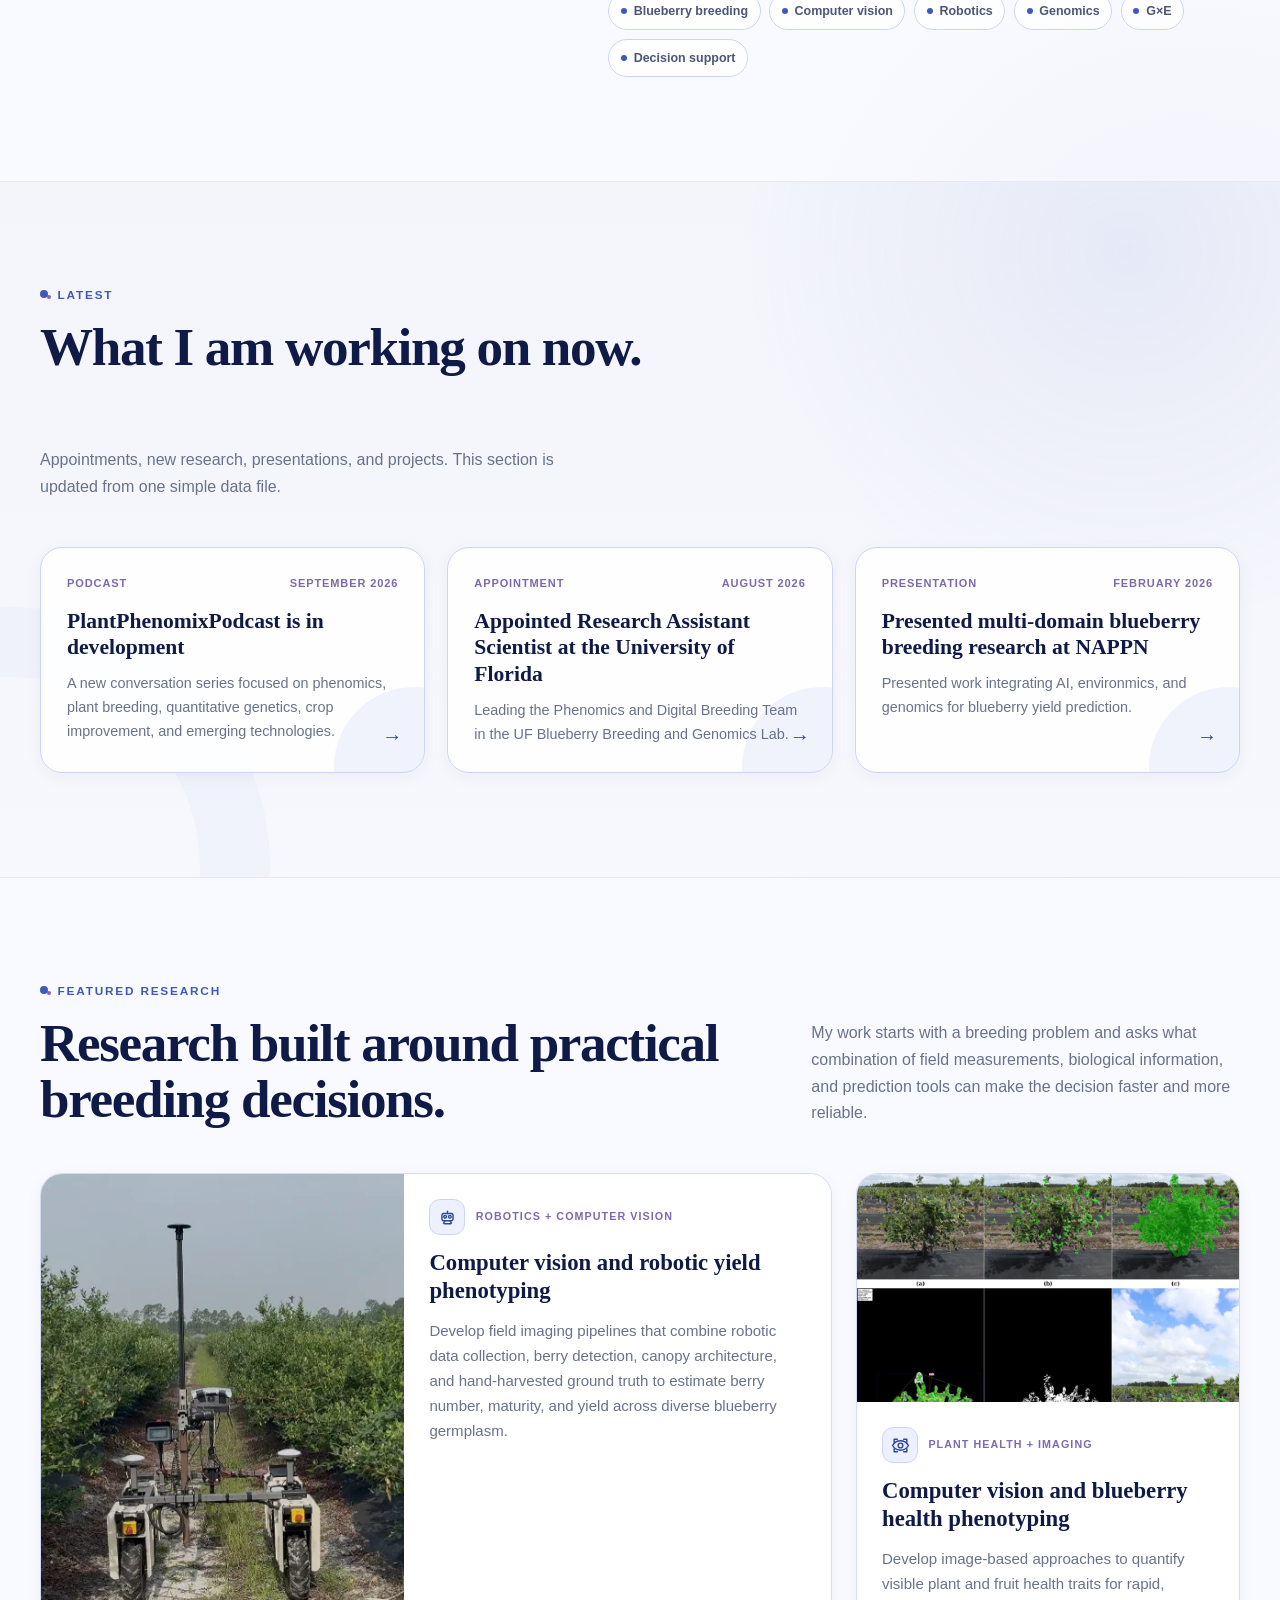
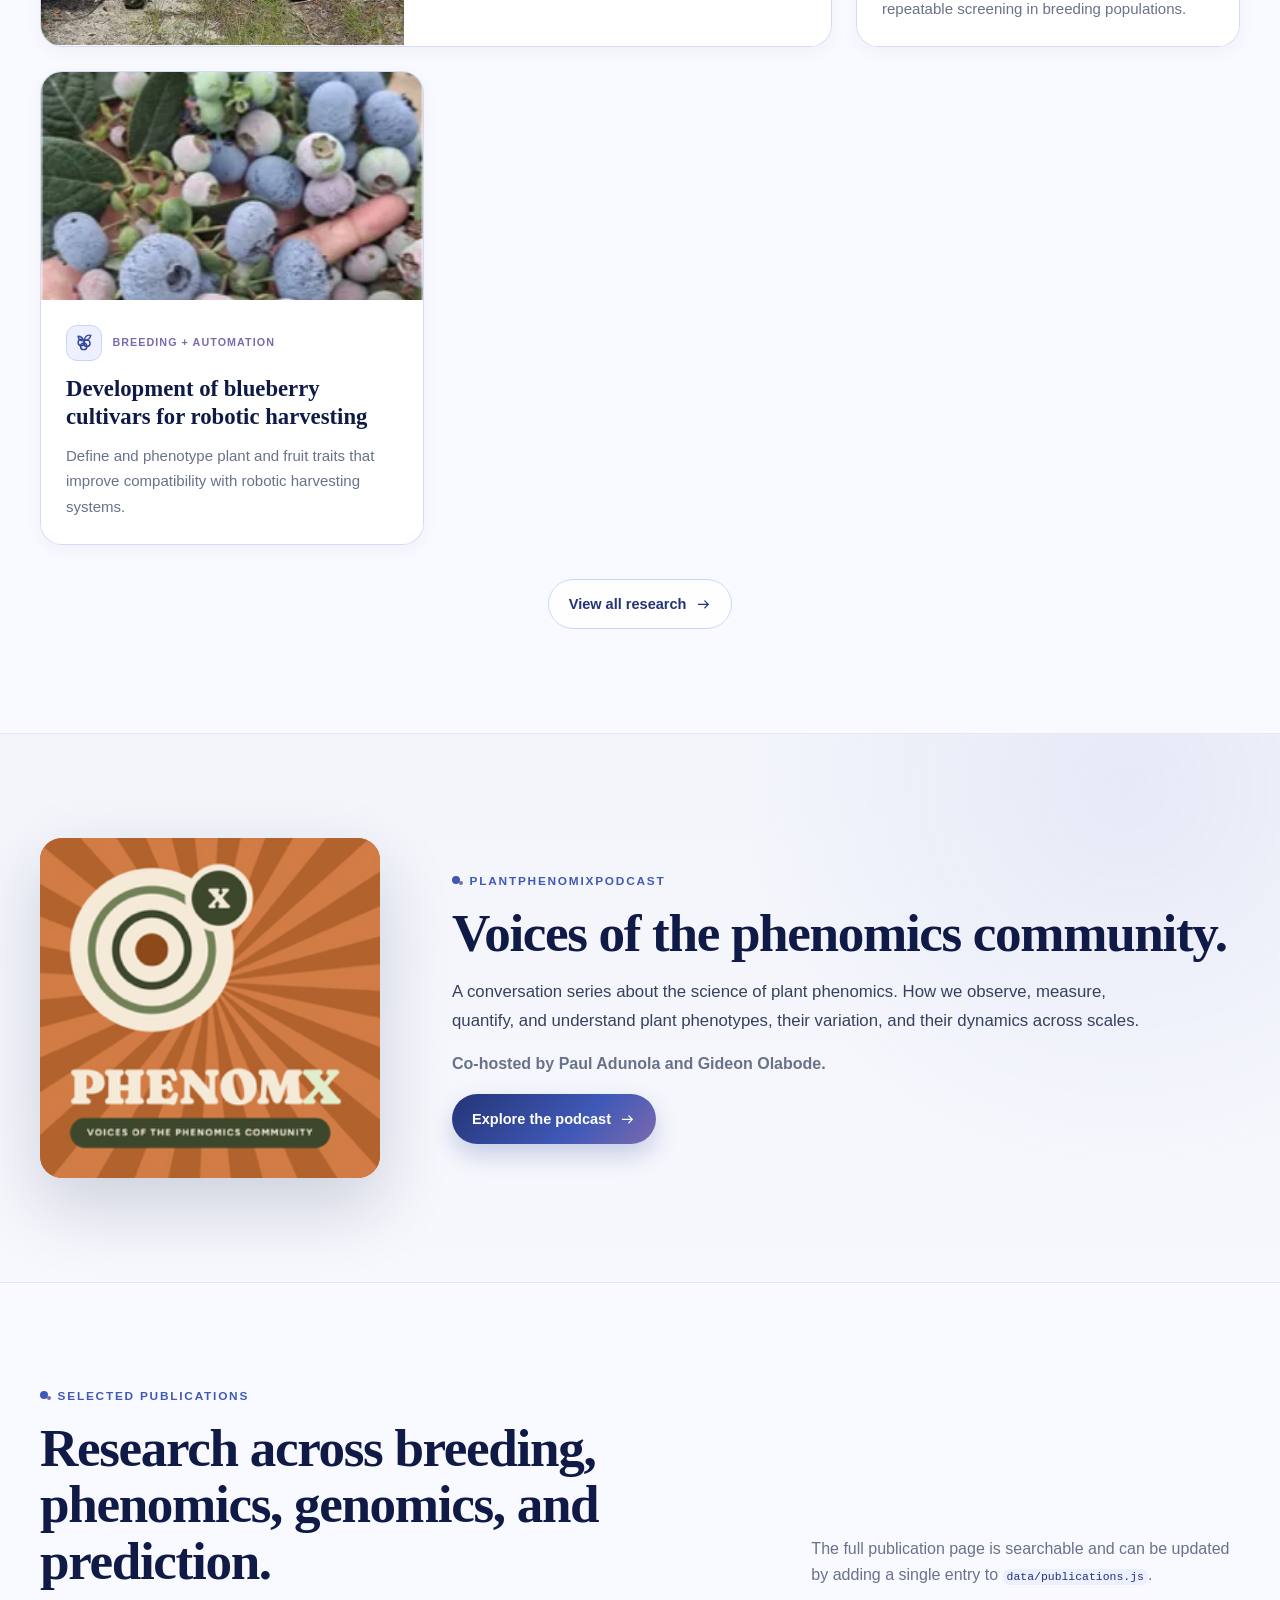
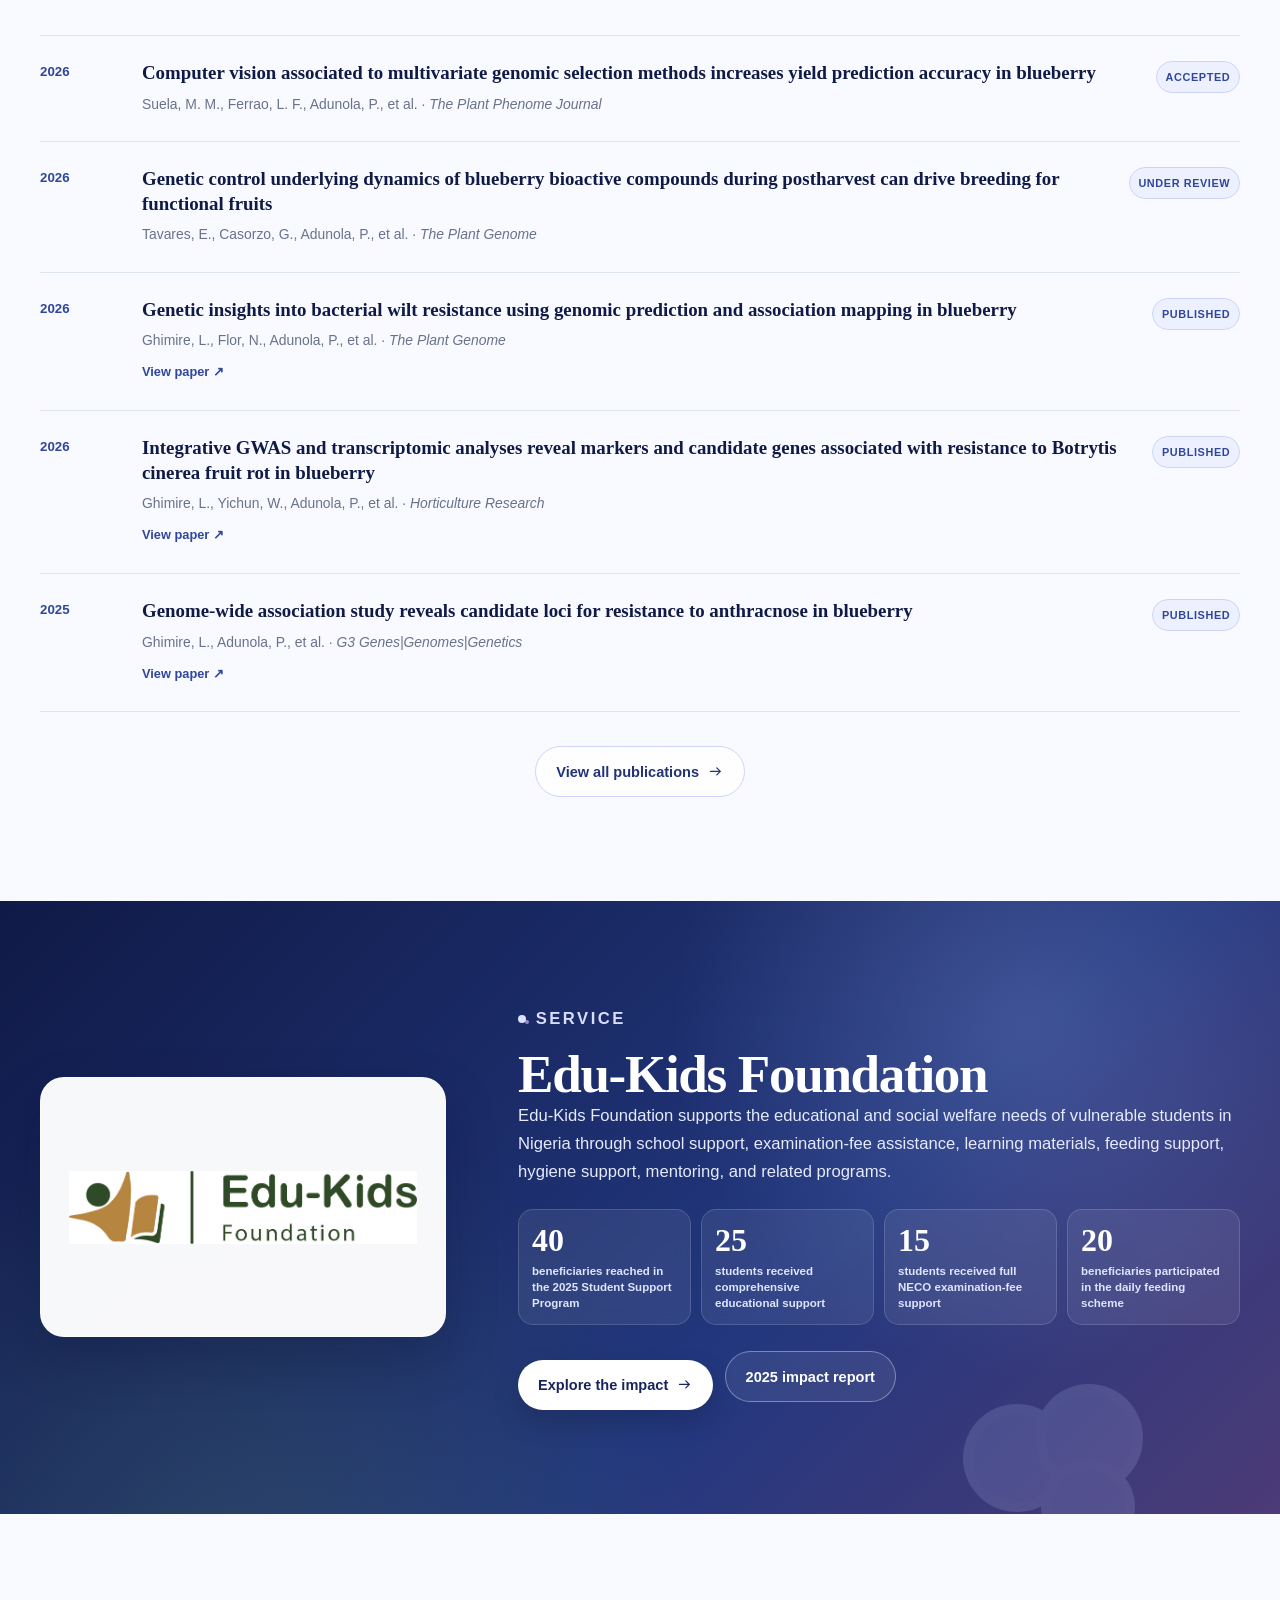
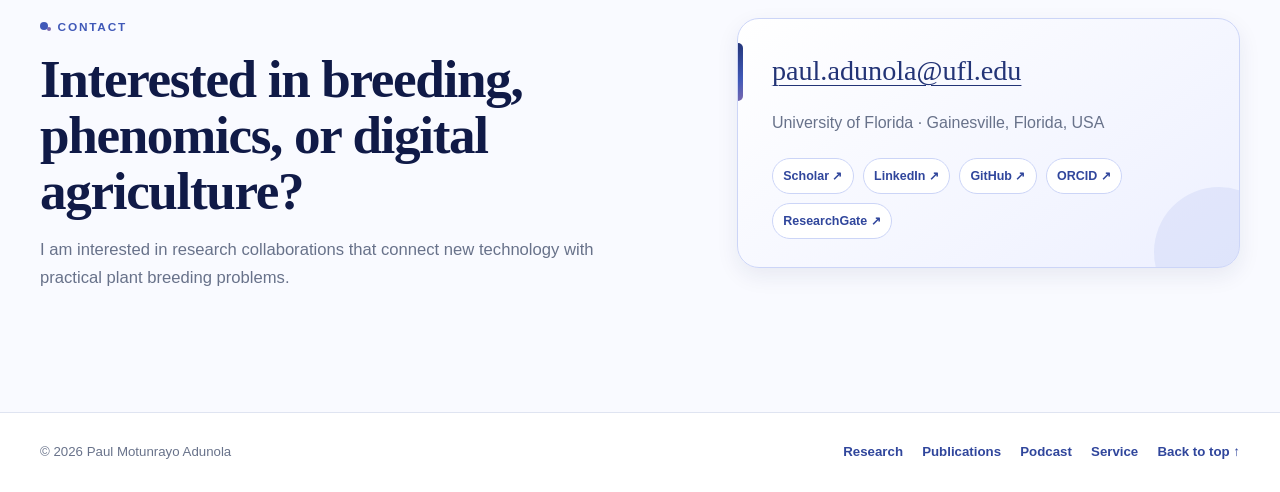
==== commit 358ab672: "Add files via upload" ====
--- a/index.html
+++ b/index.html
@@ -1,13 +1,16 @@
 <!doctype html>
 <html lang="en">
+
 <head>
   <meta charset="utf-8">
   <meta name="viewport" content="width=device-width, initial-scale=1">
-  <meta name="description" content="Paul Motunrayo Adunola, Ph.D. — Research Assistant Scientist and Phenomics & Digital Breeding Team Leader at the University of Florida. Plant breeding, computer vision, robotics, genomics, phenomics, environmics, and decision support.">
+  <meta name="description"
+    content="Paul Motunrayo Adunola, Ph.D. — Research Assistant Scientist and Phenomics & Digital Breeding Team Leader at the University of Florida. Plant breeding, computer vision, robotics, genomics, phenomics, environmics, and decision support.">
   <meta name="author" content="Paul Motunrayo Adunola">
   <meta name="theme-color" content="#233476">
   <meta property="og:title" content="Paul Motunrayo Adunola, Ph.D.">
-  <meta property="og:description" content="Plant breeding, phenomics, digital breeding, computer vision, robotics, and predictive breeding at the University of Florida.">
+  <meta property="og:description"
+    content="Plant breeding, phenomics, digital breeding, computer vision, robotics, and predictive breeding at the University of Florida.">
   <meta property="og:type" content="website">
   <meta property="og:image" content="assets/images/portrait.webp">
   <title>Paul Adunola | Plant Breeding, Phenomics & Digital Breeding</title>
@@ -15,20 +18,54 @@
   <link rel="stylesheet" href="styles.css">
   <script>document.documentElement.classList.add('js');</script>
 </head>
+
 <body data-page="home">
   <div class="scroll-progress" aria-hidden="true"><span></span></div>
   <div class="cursor-glow" aria-hidden="true"></div>
   <a class="skip-link" href="#main">Skip to content</a>
 
   <svg class="svg-sprite" aria-hidden="true" focusable="false">
-    <symbol id="icon-robot" viewBox="0 0 24 24"><rect x="5" y="7" width="14" height="9" rx="2"/><circle cx="9" cy="11" r="1.7"/><circle cx="15" cy="11" r="1.7"/><path d="M12 7V4m-3 12-2 3m8-3 2 3M8 20h8"/></symbol>
-    <symbol id="icon-vision" viewBox="0 0 24 24"><path d="M2 12s3.5-6 10-6 10 6 10 6-3.5 6-10 6S2 12 2 12z"/><circle cx="12" cy="12" r="3"/><path d="M4 4h4M4 4v4m16-4h-4m4 0v4M4 20h4m-4 0v-4m16 4h-4m4 0v-4"/></symbol>
-    <symbol id="icon-harvest" viewBox="0 0 24 24"><circle cx="8" cy="12" r="4"/><circle cx="15" cy="13" r="4"/><circle cx="11" cy="17" r="4"/><path d="M12 8c1-4 4-6 8-5-1 4-3 6-8 6M10 8C9 5 7 4 4 4c0 3 2 5 5 6"/></symbol>
-    <symbol id="icon-data" viewBox="0 0 24 24"><path d="M4 18V9m5 9V5m5 13v-7m5 7V3"/><path d="M3 20h18"/><circle cx="4" cy="9" r="1"/><circle cx="9" cy="5" r="1"/><circle cx="14" cy="11" r="1"/><circle cx="19" cy="3" r="1"/></symbol>
-    <symbol id="icon-globe" viewBox="0 0 24 24"><circle cx="12" cy="12" r="9"/><path d="M3 12h18M12 3c3 3 4.5 6 4.5 9S15 18 12 21c-3-3-4.5-6-4.5-9S9 6 12 3z"/></symbol>
-    <symbol id="icon-decision" viewBox="0 0 24 24"><path d="M4 6h16M4 12h16M4 18h16"/><circle cx="9" cy="6" r="2"/><circle cx="15" cy="12" r="2"/><circle cx="11" cy="18" r="2"/></symbol>
-    <symbol id="icon-arrow" viewBox="0 0 24 24"><path d="M5 12h14m-5-5 5 5-5 5"/></symbol>
-    <symbol id="icon-expand" viewBox="0 0 24 24"><path d="M8 3H3v5m13-5h5v5M8 21H3v-5m13 5h5v-5"/></symbol>
+    <symbol id="icon-robot" viewBox="0 0 24 24">
+      <rect x="5" y="7" width="14" height="9" rx="2" />
+      <circle cx="9" cy="11" r="1.7" />
+      <circle cx="15" cy="11" r="1.7" />
+      <path d="M12 7V4m-3 12-2 3m8-3 2 3M8 20h8" />
+    </symbol>
+    <symbol id="icon-vision" viewBox="0 0 24 24">
+      <path d="M2 12s3.5-6 10-6 10 6 10 6-3.5 6-10 6S2 12 2 12z" />
+      <circle cx="12" cy="12" r="3" />
+      <path d="M4 4h4M4 4v4m16-4h-4m4 0v4M4 20h4m-4 0v-4m16 4h-4m4 0v-4" />
+    </symbol>
+    <symbol id="icon-harvest" viewBox="0 0 24 24">
+      <circle cx="8" cy="12" r="4" />
+      <circle cx="15" cy="13" r="4" />
+      <circle cx="11" cy="17" r="4" />
+      <path d="M12 8c1-4 4-6 8-5-1 4-3 6-8 6M10 8C9 5 7 4 4 4c0 3 2 5 5 6" />
+    </symbol>
+    <symbol id="icon-data" viewBox="0 0 24 24">
+      <path d="M4 18V9m5 9V5m5 13v-7m5 7V3" />
+      <path d="M3 20h18" />
+      <circle cx="4" cy="9" r="1" />
+      <circle cx="9" cy="5" r="1" />
+      <circle cx="14" cy="11" r="1" />
+      <circle cx="19" cy="3" r="1" />
+    </symbol>
+    <symbol id="icon-globe" viewBox="0 0 24 24">
+      <circle cx="12" cy="12" r="9" />
+      <path d="M3 12h18M12 3c3 3 4.5 6 4.5 9S15 18 12 21c-3-3-4.5-6-4.5-9S9 6 12 3z" />
+    </symbol>
+    <symbol id="icon-decision" viewBox="0 0 24 24">
+      <path d="M4 6h16M4 12h16M4 18h16" />
+      <circle cx="9" cy="6" r="2" />
+      <circle cx="15" cy="12" r="2" />
+      <circle cx="11" cy="18" r="2" />
+    </symbol>
+    <symbol id="icon-arrow" viewBox="0 0 24 24">
+      <path d="M5 12h14m-5-5 5 5-5 5" />
+    </symbol>
+    <symbol id="icon-expand" viewBox="0 0 24 24">
+      <path d="M8 3H3v5m13-5h5v5M8 21H3v-5m13 5h5v-5" />
+    </symbol>
   </svg>
 
   <header class="site-header" id="top">
@@ -37,14 +74,15 @@
         <img class="brand-mark" src="assets/icons/blueberry-mark.svg" alt="" aria-hidden="true">
         <span class="brand-copy"><strong>Paul Adunola</strong><small>Plant Breeding · Phenomics</small></span>
       </a>
-      <button class="nav-toggle" aria-expanded="false" aria-controls="primary-nav" aria-label="Open navigation"><span></span><span></span><span></span></button>
+      <button class="nav-toggle" aria-expanded="false" aria-controls="primary-nav"
+        aria-label="Open navigation"><span></span><span></span><span></span></button>
       <nav id="primary-nav" class="primary-nav" aria-label="Primary navigation">
         <a href="index.html" data-page="home">Home</a>
         <a href="research.html" data-page="research">Research</a>
         <a href="publications.html" data-page="publications">Publications</a>
         <a href="podcast.html" data-page="podcast">Podcast</a>
         <a href="service.html" data-page="service">Service</a>
-        
+
       </nav>
     </div>
   </header>
@@ -52,94 +90,169 @@
   <main id="main">
     <section class="hero section-shell" data-reveal>
       <div class="hero-copy">
-        <div class="hero-badge"><span class="berry-dot"></span> Research Assistant Scientist · University of Florida</div>
+        <div class="hero-badge"><span class="berry-dot"></span> Research Assistant Scientist · University of Florida
+        </div>
         <p class="eyebrow">Plant breeding · phenomics · digital agriculture</p>
         <h1>Paul Motunrayo <span>Adunola</span>, Ph.D.</h1>
         <p class="role">Phenomics &amp; Digital Breeding Team Leader</p>
         <p class="affiliation">Blueberry Breeding &amp; Genomics Lab · University of Florida</p>
-        <p class="hero-statement">I develop data-driven breeding systems that connect field phenotyping, genomics, environmental information, computer vision, and robotics to improve selection decisions and accelerate cultivar development.</p>
+        <p class="hero-statement">I develop data-driven breeding systems that connect field phenotyping, genomics,
+          environmental information, computer vision, and robotics to improve selection decisions and accelerate
+          cultivar development.</p>
         <div class="hero-actions">
-          <a class="button button-primary interactive-button" href="research.html"><span>Explore research</span><svg><use href="#icon-arrow"></use></svg></a>
-          <a class="button button-secondary interactive-button" href="assets/docs/Paul_Adunola_CV.docx" download><span>Download CV</span></a>
+          <a class="button button-primary interactive-button" href="research.html"><span>Explore research</span><svg>
+              <use href="#icon-arrow"></use>
+            </svg></a>
+          <a class="button button-secondary interactive-button" href="assets/docs/Paul_Adunola_CV.docx"
+            download><span>Download CV</span></a>
         </div>
         <div class="social-links" aria-label="Professional profiles">
-          <a href="https://scholar.google.com/citations?user=qVmeOGcAAAAJ&hl=en" target="_blank" rel="noopener"><span>GS</span>Google Scholar</a>
-          <a href="https://www.linkedin.com/in/paul-adunola-page/" target="_blank" rel="noopener"><span>in</span>LinkedIn</a>
+          <a href="https://scholar.google.com/citations?user=qVmeOGcAAAAJ&hl=en" target="_blank"
+            rel="noopener"><span>GS</span>Google Scholar</a>
+          <a href="https://www.linkedin.com/in/paul-adunola-page/" target="_blank"
+            rel="noopener"><span>in</span>LinkedIn</a>
           <a href="https://github.com/Pauliben" target="_blank" rel="noopener"><span>&lt;/&gt;</span>GitHub</a>
           <a href="https://orcid.org/0000-0003-1426-5248" target="_blank" rel="noopener"><span>iD</span>ORCID</a>
-          <a href="https://www.researchgate.net/profile/Paul-Adunola" target="_blank" rel="noopener"><span>RG</span>ResearchGate</a>
+          <a href="https://www.researchgate.net/profile/Paul-Adunola" target="_blank"
+            rel="noopener"><span>RG</span>ResearchGate</a>
         </div>
       </div>
       <figure class="hero-portrait image-frame">
-        <a class="image-link" href="assets/images/portrait.webp" data-lightbox data-caption="Professional portrait — Paul Motunrayo Adunola, Ph.D.">
+        <a class="image-link" href="assets/images/portrait.webp" data-lightbox
+          data-caption="Professional portrait — Paul Motunrayo Adunola, Ph.D.">
           <img src="assets/images/portrait.webp" alt="Portrait of Paul Adunola" width="1362" height="2048">
-          <span class="image-action"><svg><use href="#icon-expand"></use></svg> View</span>
+          <span class="image-action"><svg>
+              <use href="#icon-expand"></use>
+            </svg> View</span>
         </a>
       </figure>
     </section>
 
     <section class="image-ribbon" aria-label="Research highlights" data-reveal>
-      <figure><a class="image-link" href="assets/images/farmng-field.webp" data-lightbox data-caption="Field robotics in blueberry breeding"><img src="assets/images/farmng-field.webp" alt="Field robotic platform operating between blueberry rows" loading="lazy"><span class="image-action"><svg><use href="#icon-expand"></use></svg></span></a><figcaption>Field robotics</figcaption></figure>
-      <figure><a class="image-link" href="assets/images/berry-detection.webp" data-lightbox data-caption="Computer vision for berry detection and maturity classification"><img src="assets/images/berry-detection.webp" alt="Computer vision detections on blueberry plants in the field" loading="lazy"><span class="image-action"><svg><use href="#icon-expand"></use></svg></span></a><figcaption>Computer vision</figcaption></figure>
-      <figure><a class="image-link" href="assets/images/nir-phenotyping.webp" data-lightbox data-caption="Near-infrared phenotyping of blueberry fruit"><img src="assets/images/nir-phenotyping.webp" alt="Near-infrared phenotyping of blueberry fruit" loading="lazy"><span class="image-action"><svg><use href="#icon-expand"></use></svg></span></a><figcaption>Precision phenotyping</figcaption></figure>
+      <figure><a class="image-link" href="assets/images/farmng-field.webp" data-lightbox
+          data-caption="Field robotics in blueberry breeding"><img src="assets/images/farmng-field.webp"
+            alt="Field robotic platform operating between blueberry rows" loading="lazy"><span
+            class="image-action"><svg>
+              <use href="#icon-expand"></use>
+            </svg></span></a>
+        <figcaption>Field robotics</figcaption>
+      </figure>
+      <figure><a class="image-link" href="assets/images/berry-detection.webp" data-lightbox
+          data-caption="Computer vision for berry detection and maturity classification"><img
+            src="assets/images/berry-detection.webp" alt="Computer vision detections on blueberry plants in the field"
+            loading="lazy"><span class="image-action"><svg>
+              <use href="#icon-expand"></use>
+            </svg></span></a>
+        <figcaption>Computer vision</figcaption>
+      </figure>
+      <figure><a class="image-link" href="assets/images/nir-phenotyping.webp" data-lightbox
+          data-caption="Near-infrared phenotyping of blueberry fruit"><img src="assets/images/nir-phenotyping.webp"
+            alt="Near-infrared phenotyping of blueberry fruit" loading="lazy"><span class="image-action"><svg>
+              <use href="#icon-expand"></use>
+            </svg></span></a>
+        <figcaption>Precision phenotyping</figcaption>
+      </figure>
     </section>
 
     <section class="section section-shell about-grid" id="about" data-reveal>
-      <div><p class="section-kicker">About</p><h2>Breeding decisions informed by <em>better measurements.</em></h2></div>
+      <div>
+        <p class="section-kicker">About</p>
+        <h2>Breeding decisions informed by <em>better phenotyping.</em></h2>
+      </div>
       <div class="prose">
-        <p>Paul Motunrayo Adunola is a Research Assistant Scientist in the University of Florida Blueberry Breeding &amp; Genomics Lab, where he leads the Phenomics and Digital Breeding Team. His research integrates plant breeding, high-throughput phenotyping, quantitative genetics, genomics, environmental data, computer vision, and robotics to improve selection and cultivar development.</p>
-        <p>His current work focuses on robotic and image-based yield phenotyping, blueberry health phenotyping, breeding traits for robotic harvesting, multi-domain yield prediction, genotype-by-environment analysis, target-environment prediction, and breeder-facing decision-support systems.</p>
-        <div class="about-chips"><span>Blueberry breeding</span><span>Computer vision</span><span>Robotics</span><span>Genomics</span><span>G×E</span><span>Decision support</span></div>
+        <p>Paul Motunrayo Adunola is a Research Assistant Scientist in the University of Florida Blueberry Breeding
+          &amp; Genomics Lab, where he leads the Phenomics and Digital Breeding Team. His research integrates plant
+          breeding, high-throughput phenotyping, quantitative genetics, genomics, environmental data, computer vision,
+          and robotics to improve selection and cultivar development.</p>
+        <p>His current work focuses on robotic and image-based yield phenotyping, blueberry health phenotyping, breeding
+          traits for robotic harvesting, multi-domain yield prediction, genotype-by-environment analysis,
+          target-environment prediction, and breeder-facing decision-support systems.</p>
+        <div class="about-chips"><span>Blueberry breeding</span><span>Computer
+            vision</span><span>Robotics</span><span>Genomics</span><span>G×E</span><span>Decision support</span></div>
       </div>
     </section>
 
     <section class="section section-alt latest-section" id="latest">
       <div class="section-shell">
         <div class="section-heading compact" data-reveal>
-          <div><p class="section-kicker">Latest</p><h2>What I am working on now.</h2></div>
-          <p>Appointments, new research, presentations, and projects. This section is updated from one simple data file.</p>
-        </div>
-        <div class="latest-grid" id="latest-feed"><div class="empty-state">Loading latest updates…</div></div>
+          <div>
+            <p class="section-kicker">Latest</p>
+            <h2>What I am working on now.</h2>
+          </div>
+          <p>Appointments, new research, presentations, and projects. This section is updated from one simple data file.
+          </p>
+        </div>
+        <div class="latest-grid" id="latest-feed">
+          <div class="empty-state">Loading latest updates…</div>
+        </div>
       </div>
     </section>
 
     <section class="section section-shell research-preview-section">
       <div class="section-heading" data-reveal>
-        <div><p class="section-kicker">Featured research</p><h2>Research built around practical breeding decisions.</h2></div>
-        <p>My work starts with a breeding problem and asks what combination of field measurements, biological information, and prediction tools can make the decision faster and more reliable.</p>
-      </div>
-      <div class="research-grid" id="featured-research"><div class="empty-state">Loading research…</div></div>
-      <div class="section-cta" data-reveal><a class="button button-secondary interactive-button" href="research.html"><span>View all research</span><svg><use href="#icon-arrow"></use></svg></a></div>
+        <div>
+          <p class="section-kicker">Featured research</p>
+          <h2>Research built around practical breeding decisions.</h2>
+        </div>
+        <p>My work starts with a breeding problem and asks what combination of field measurements, biological
+          information, and prediction tools can make the decision faster and more reliable.</p>
+      </div>
+      <div class="research-grid" id="featured-research">
+        <div class="empty-state">Loading research…</div>
+      </div>
+      <div class="section-cta" data-reveal><a class="button button-secondary interactive-button"
+          href="research.html"><span>View all research</span><svg>
+            <use href="#icon-arrow"></use>
+          </svg></a></div>
     </section>
 
     <section class="section section-alt home-podcast-section">
       <div class="section-shell podcast-teaser" data-reveal>
-        <a class="podcast-logo-wrap image-link" href="assets/images/phenomix-logo.png" data-lightbox data-caption="PlantPhenomixPodcast — Voices of the Phenomics Community"><img src="assets/images/phenomix-logo.png" alt="PlantPhenomixPodcast logo"><span class="image-action"><svg><use href="#icon-expand"></use></svg> View</span></a>
+        <a class="podcast-logo-wrap image-link" href="assets/images/phenomix-logo.png" data-lightbox
+          data-caption="PlantPhenomixPodcast — Voices of the Phenomics Community"><img
+            src="assets/images/phenomix-logo.png" alt="PlantPhenomixPodcast logo"><span class="image-action"><svg>
+              <use href="#icon-expand"></use>
+            </svg> View</span></a>
         <div>
           <p class="section-kicker">PlantPhenomixPodcast</p>
           <h2>Voices of the phenomics community.</h2>
-          <p class="podcast-intro">A developing conversation series about plant phenomics, breeding, quantitative genetics, crop improvement, and the technologies changing how plant scientists measure, predict, and select.</p>
+          <p class="podcast-intro">A conversation series about the science of plant phenomics. How we observe, measure,
+            quantify, and understand plant phenotypes, their variation, and their dynamics across scales.</p>
           <p class="podcast-hosts">Co-hosted by Paul Adunola and Gideon Olabode.</p>
-          <a class="button button-primary interactive-button" href="podcast.html"><span>Explore the podcast</span><svg><use href="#icon-arrow"></use></svg></a>
+          <a class="button button-primary interactive-button" href="podcast.html"><span>Explore the podcast</span><svg>
+              <use href="#icon-arrow"></use>
+            </svg></a>
         </div>
       </div>
     </section>
 
     <section class="section section-shell publications-home">
       <div class="section-heading" data-reveal>
-        <div><p class="section-kicker">Selected publications</p><h2>Research across breeding, phenomics, genomics, and prediction.</h2></div>
-        <p>The full publication page is searchable and can be updated by adding a single entry to <code>data/publications.js</code>.</p>
-      </div>
-      <div class="publication-list" id="featured-publications"><div class="empty-state">Loading publications…</div></div>
-      <div class="section-cta" data-reveal><a class="button button-secondary interactive-button" href="publications.html"><span>View all publications</span><svg><use href="#icon-arrow"></use></svg></a></div>
+        <div>
+          <p class="section-kicker">Selected publications</p>
+          <h2>Research across breeding, phenomics, genomics, and prediction.</h2>
+        </div>
+        <p>The full publication page is searchable and can be updated by adding a single entry to
+          <code>data/publications.js</code>.</p>
+      </div>
+      <div class="publication-list" id="featured-publications">
+        <div class="empty-state">Loading publications…</div>
+      </div>
+      <div class="section-cta" data-reveal><a class="button button-secondary interactive-button"
+          href="publications.html"><span>View all publications</span><svg>
+            <use href="#icon-arrow"></use>
+          </svg></a></div>
     </section>
 
     <section class="section service-section service-preview" data-reveal>
       <div class="service-berries" aria-hidden="true"><span></span><span></span><span></span></div>
       <div class="section-shell service-preview-grid">
-        <a class="edukids-logo-panel image-link" href="assets/images/edukids/edukids-logo.png" data-lightbox data-caption="Edu-Kids Foundation">
+        <a class="edukids-logo-panel image-link" href="assets/images/edukids/edukids-logo.png" data-lightbox
+          data-caption="Edu-Kids Foundation">
           <img src="assets/images/edukids/edukids-logo.png" alt="Edu-Kids Foundation logo" loading="lazy">
-          <span class="image-action"><svg><use href="#icon-expand"></use></svg> View</span>
+          <span class="image-action"><svg>
+              <use href="#icon-expand"></use>
+            </svg> View</span>
         </a>
         <div>
           <p class="section-kicker light">Service</p>
@@ -147,22 +260,60 @@
           <p id="edukids-home-summary">Supporting access to education and student welfare in Nigeria.</p>
           <div class="impact-mini-grid" id="edukids-home-stats"></div>
           <div class="service-link-row">
-            <a class="button button-light interactive-button" href="service.html"><span>Explore the impact</span><svg><use href="#icon-arrow"></use></svg></a>
-            <a id="edukids-home-report" class="button button-ghost-light interactive-button" href="assets/docs/Edu-Kids_Impact_Report_2025.pdf" target="_blank" rel="noopener"><span>2025 impact report</span></a>
+            <a class="button button-light interactive-button" href="service.html"><span>Explore the impact</span><svg>
+                <use href="#icon-arrow"></use>
+              </svg></a>
+            <a id="edukids-home-report" class="button button-ghost-light interactive-button"
+              href="assets/docs/Edu-Kids_Impact_Report_2025.pdf" target="_blank" rel="noopener"><span>2025 impact
+                report</span></a>
           </div>
         </div>
       </div>
     </section>
 
     <section class="section section-shell contact-section" data-reveal>
-      <div><p class="section-kicker">Contact</p><h2>Interested in breeding, phenomics, or digital agriculture?</h2><p class="contact-copy">I am interested in research collaborations that connect new technology with practical plant breeding problems.</p></div>
-      <div class="contact-card"><span class="contact-berry" aria-hidden="true"></span><a class="email-link" href="mailto:paul.adunola@ufl.edu">paul.adunola@ufl.edu</a><p>University of Florida · Gainesville, Florida, USA</p><div class="contact-links"><a href="https://scholar.google.com/citations?user=qVmeOGcAAAAJ&hl=en" target="_blank" rel="noopener">Scholar ↗</a><a href="https://www.linkedin.com/in/paul-adunola-page/" target="_blank" rel="noopener">LinkedIn ↗</a><a href="https://github.com/Pauliben" target="_blank" rel="noopener">GitHub ↗</a><a href="https://orcid.org/0000-0003-1426-5248" target="_blank" rel="noopener">ORCID ↗</a><a href="https://www.researchgate.net/profile/Paul-Adunola" target="_blank" rel="noopener">ResearchGate ↗</a></div></div>
+      <div>
+        <p class="section-kicker">Contact</p>
+        <h2>Interested in breeding, phenomics, or digital agriculture?</h2>
+        <p class="contact-copy">I am interested in research collaborations that connect new technology with practical
+          plant breeding problems.</p>
+      </div>
+      <div class="contact-card"><span class="contact-berry" aria-hidden="true"></span><a class="email-link"
+          href="mailto:paul.adunola@ufl.edu">paul.adunola@ufl.edu</a>
+        <p>University of Florida · Gainesville, Florida, USA</p>
+        <div class="contact-links"><a href="https://scholar.google.com/citations?user=qVmeOGcAAAAJ&hl=en"
+            target="_blank" rel="noopener">Scholar ↗</a><a href="https://www.linkedin.com/in/paul-adunola-page/"
+            target="_blank" rel="noopener">LinkedIn ↗</a><a href="https://github.com/Pauliben" target="_blank"
+            rel="noopener">GitHub ↗</a><a href="https://orcid.org/0000-0003-1426-5248" target="_blank"
+            rel="noopener">ORCID ↗</a><a href="https://www.researchgate.net/profile/Paul-Adunola" target="_blank"
+            rel="noopener">ResearchGate ↗</a></div>
+      </div>
     </section>
   </main>
 
-  <footer class="site-footer"><div class="section-shell footer-inner"><p>© <span id="year"></span> Paul Motunrayo Adunola</p><div class="footer-nav"><a href="research.html">Research</a><a href="publications.html">Publications</a><a href="podcast.html">Podcast</a><a href="service.html">Service</a><a href="#top">Back to top ↑</a></div></div></footer>
-
-  <dialog class="lightbox" id="lightbox" aria-label="Image viewer"><button class="lightbox-close" type="button" aria-label="Close image viewer">×</button><div class="lightbox-inner"><img id="lightbox-image" alt=""><div class="lightbox-meta"><p id="lightbox-caption"></p><a id="lightbox-original" href="#" target="_blank" rel="noopener">Open full image ↗</a></div></div></dialog>
-  <script src="data/latest.js"></script><script src="data/publications.js"></script><script src="data/research.js"></script><script src="data/podcast.js"></script><script src="data/edukids.js"></script><script src="script.js"></script>
+  <footer class="site-footer">
+    <div class="section-shell footer-inner">
+      <p>© <span id="year"></span> Paul Motunrayo Adunola</p>
+      <div class="footer-nav"><a href="research.html">Research</a><a href="publications.html">Publications</a><a
+          href="podcast.html">Podcast</a><a href="service.html">Service</a><a href="#top">Back to top ↑</a></div>
+    </div>
+  </footer>
+
+  <dialog class="lightbox" id="lightbox" aria-label="Image viewer"><button class="lightbox-close" type="button"
+      aria-label="Close image viewer">×</button>
+    <div class="lightbox-inner"><img id="lightbox-image" alt="">
+      <div class="lightbox-meta">
+        <p id="lightbox-caption"></p><a id="lightbox-original" href="#" target="_blank" rel="noopener">Open full image
+          ↗</a>
+      </div>
+    </div>
+  </dialog>
+  <script src="data/latest.js"></script>
+  <script src="data/publications.js"></script>
+  <script src="data/research.js"></script>
+  <script src="data/podcast.js"></script>
+  <script src="data/edukids.js"></script>
+  <script src="script.js"></script>
 </body>
-</html>
+
+</html>
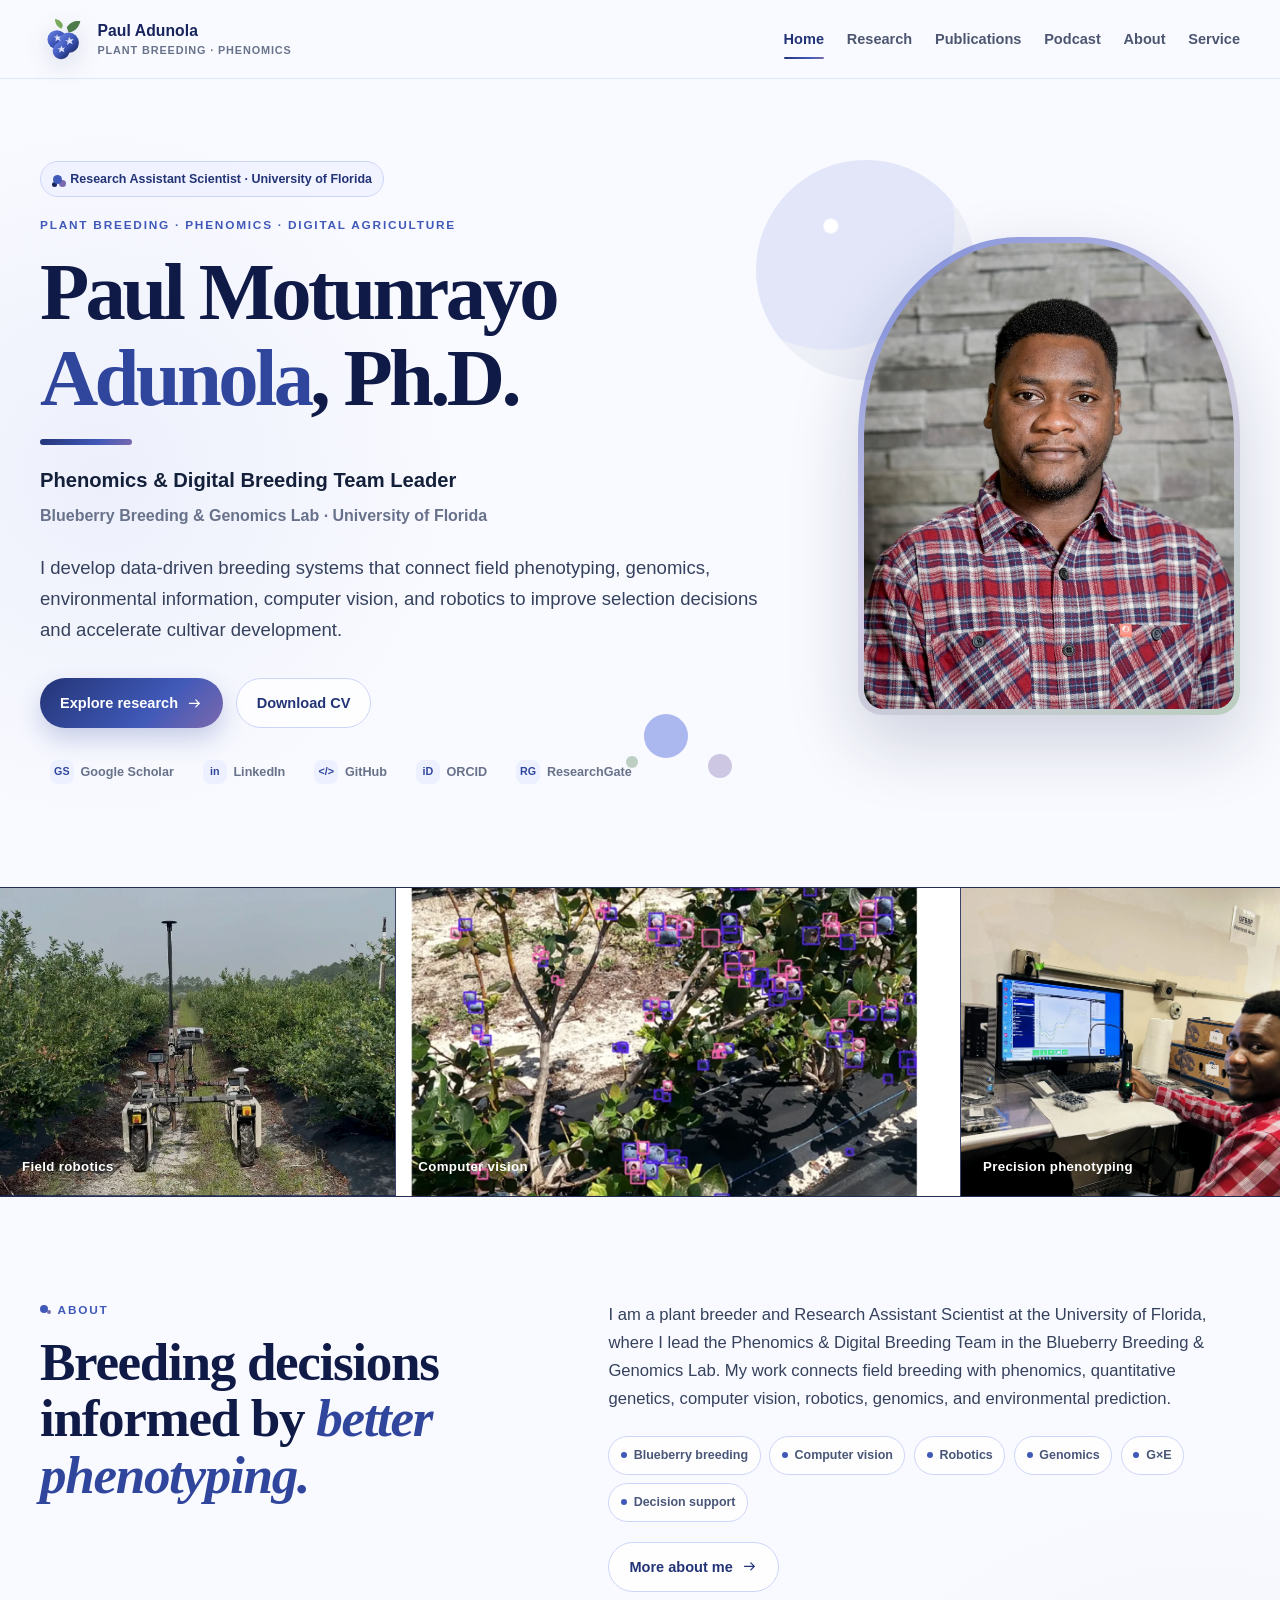
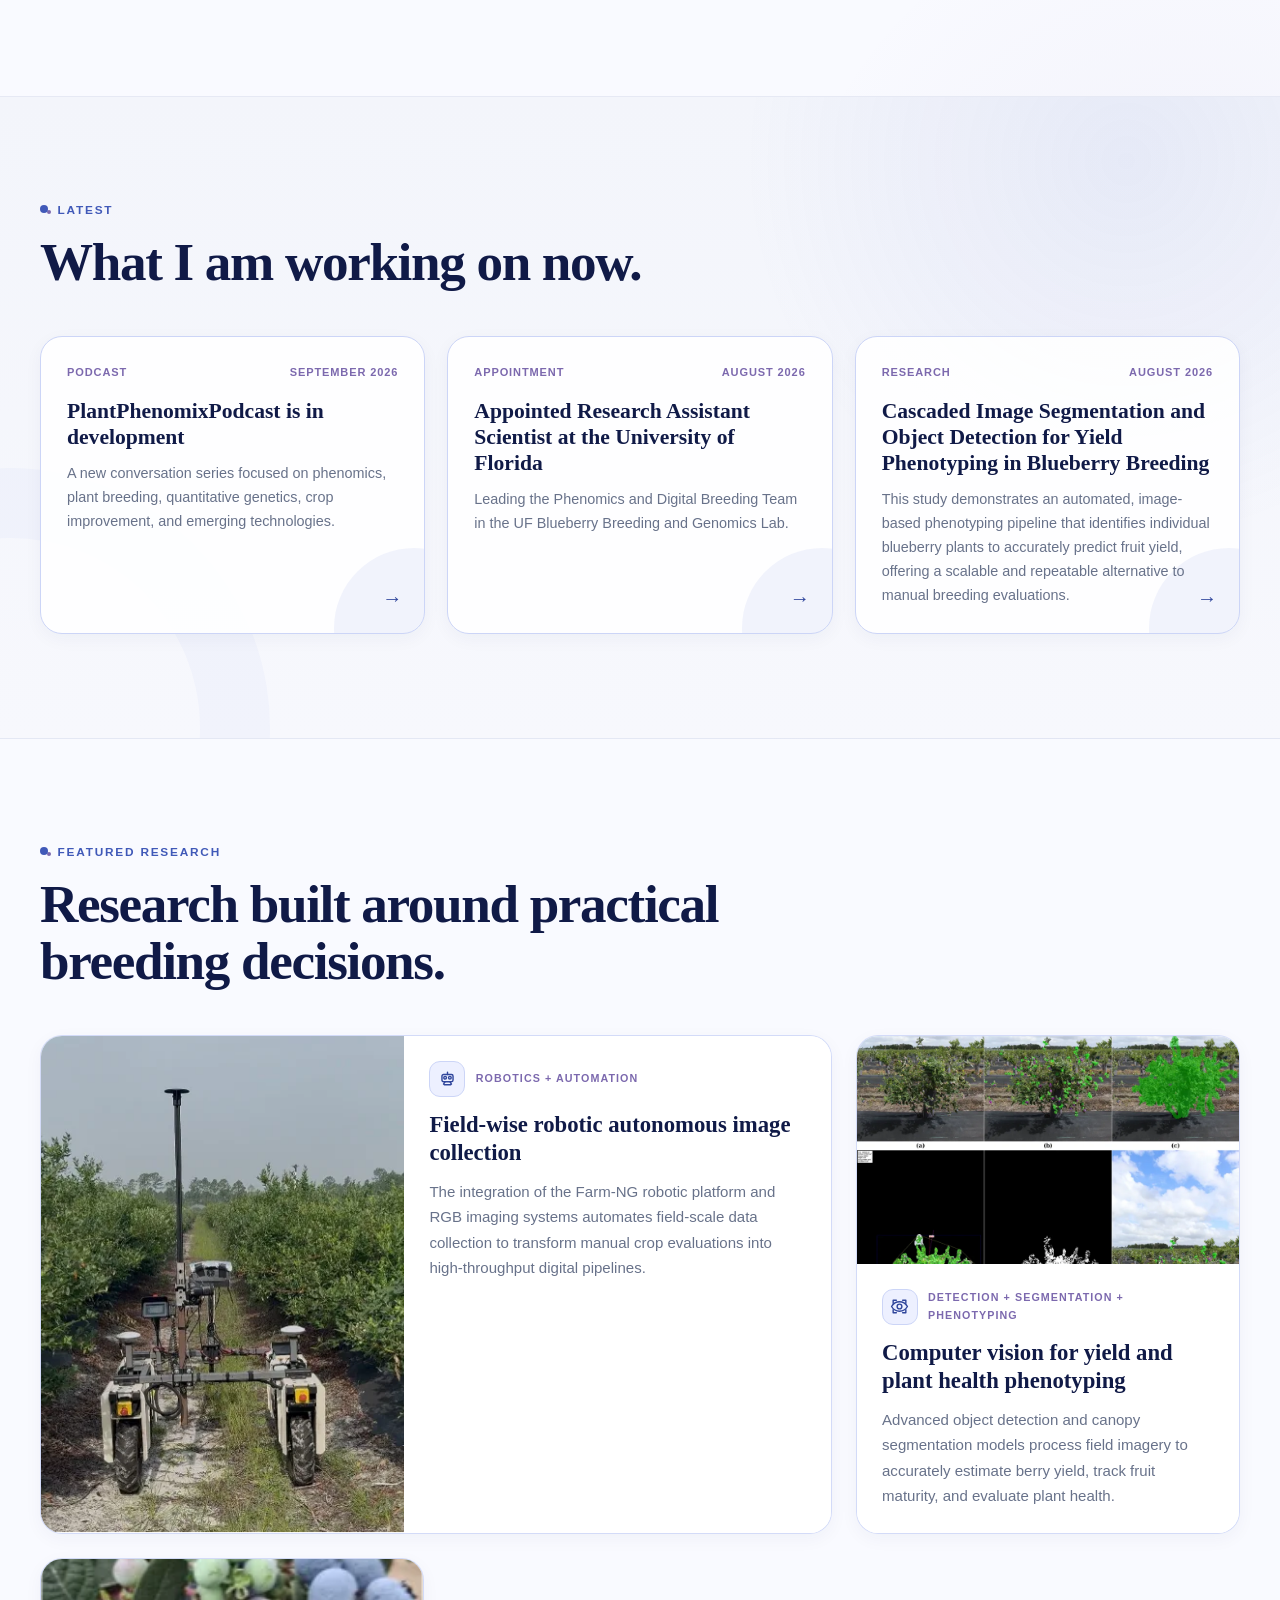
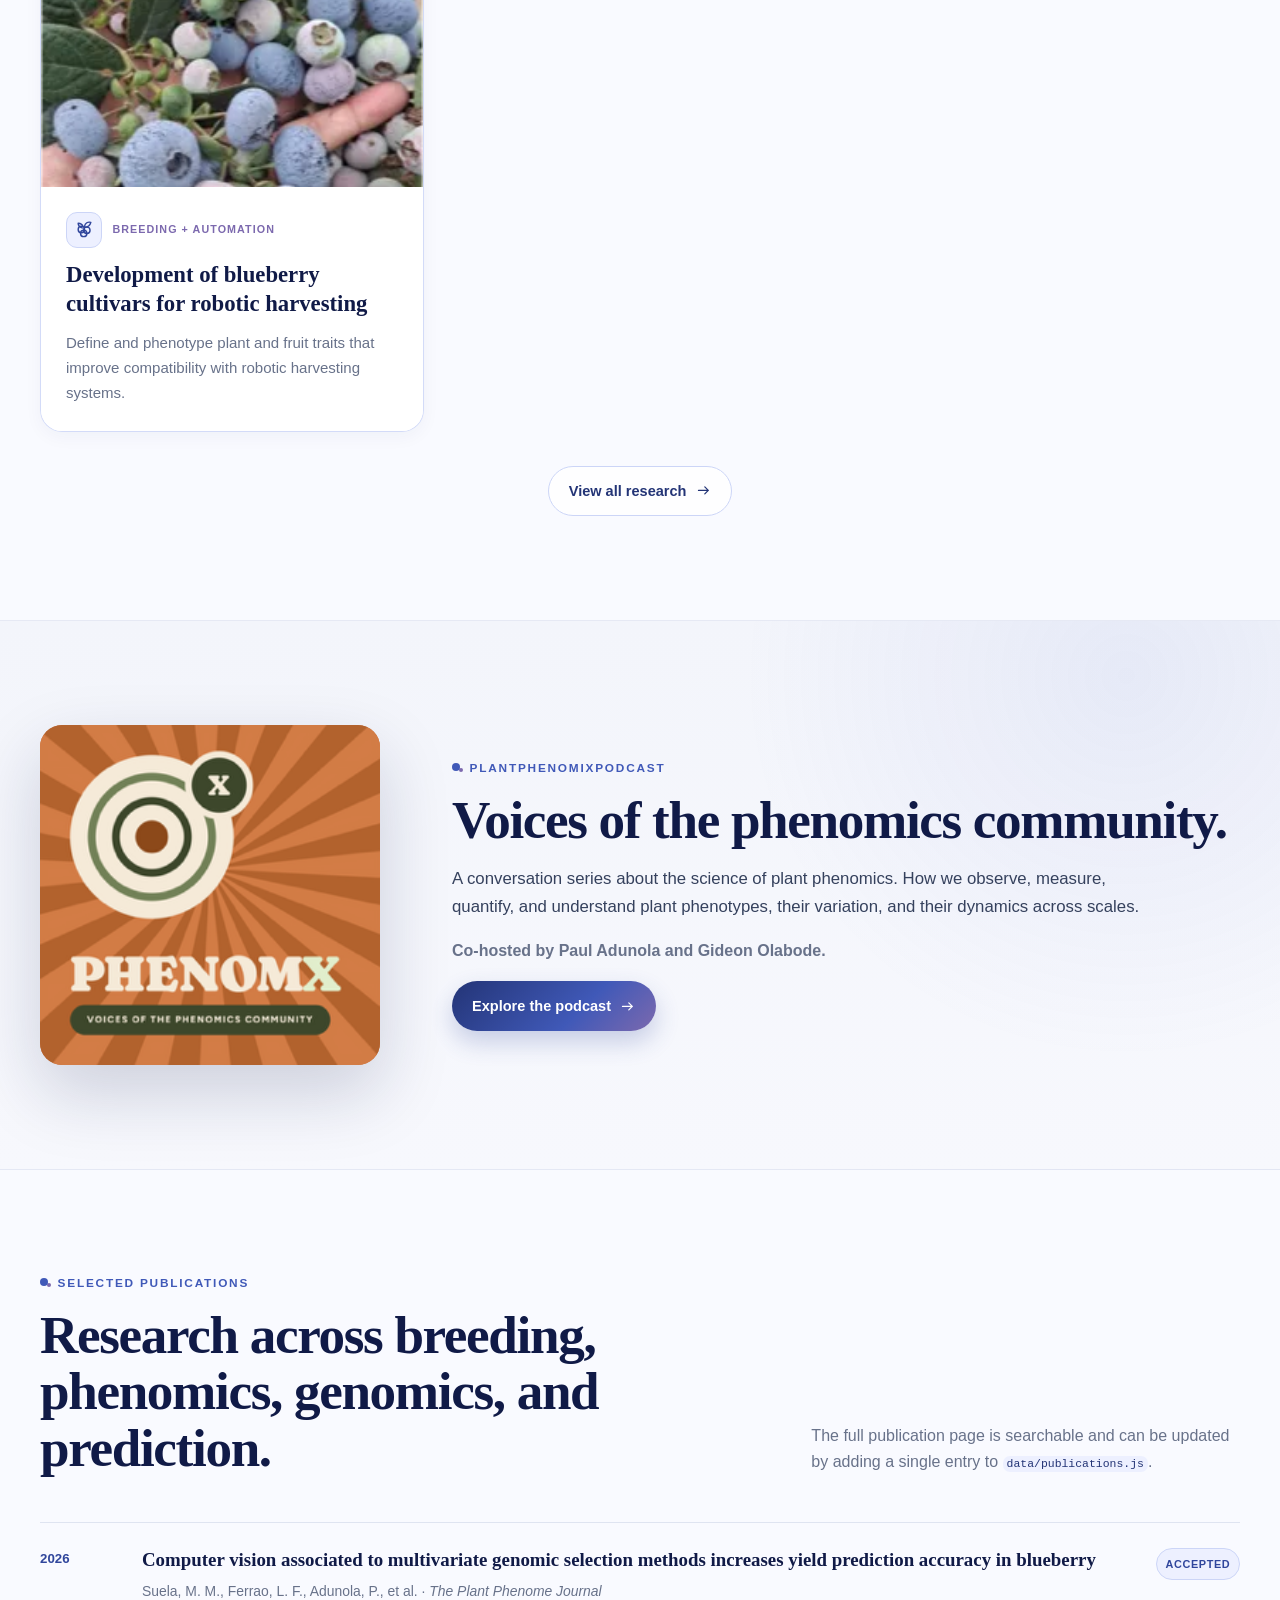
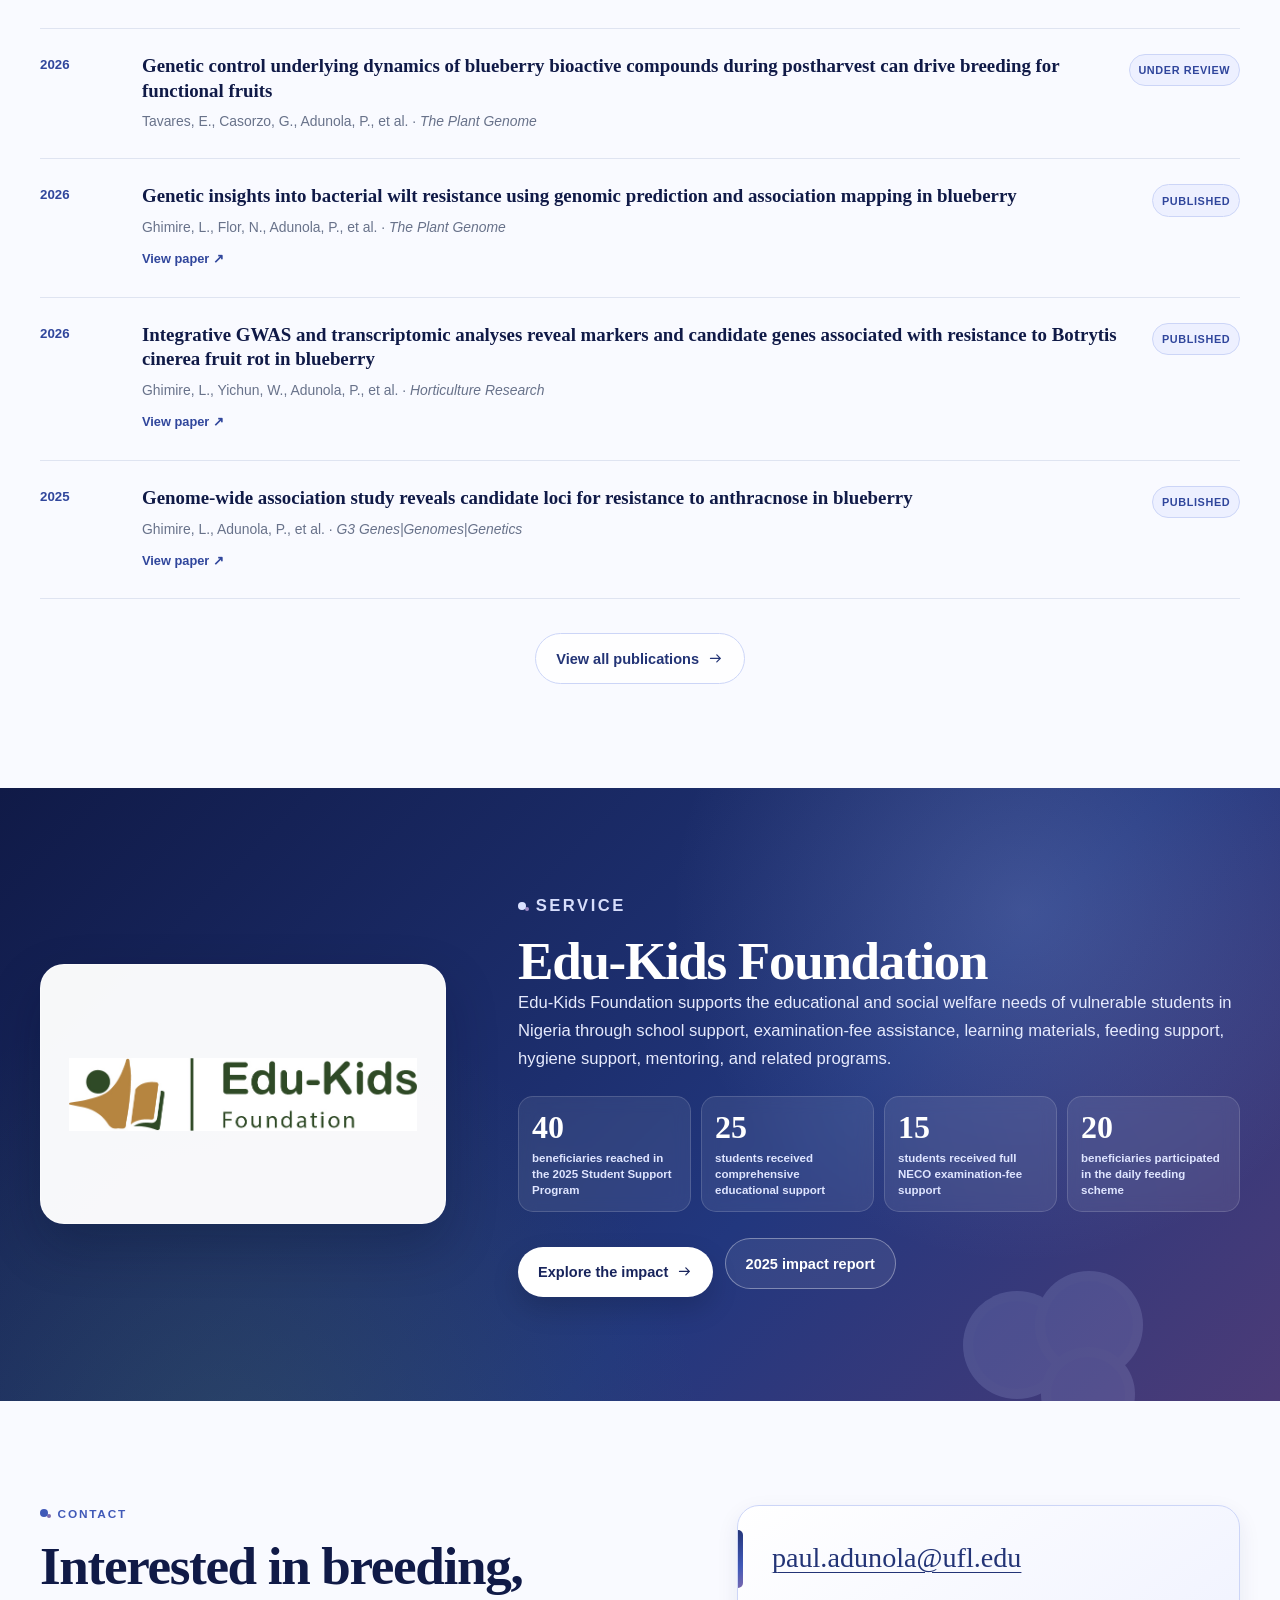
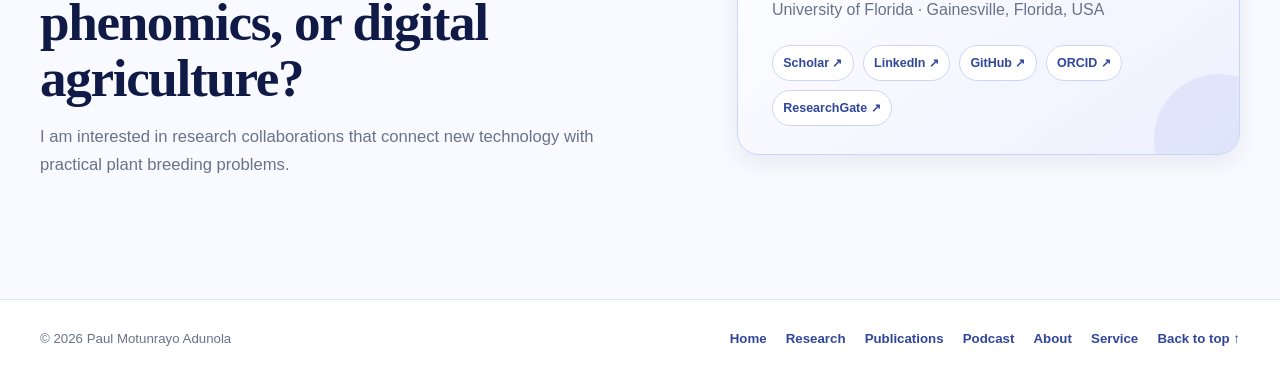
==== commit 541f2641: "Add files via upload" ====
--- a/index.html
+++ b/index.html
@@ -76,14 +76,7 @@
       </a>
       <button class="nav-toggle" aria-expanded="false" aria-controls="primary-nav"
         aria-label="Open navigation"><span></span><span></span><span></span></button>
-      <nav id="primary-nav" class="primary-nav" aria-label="Primary navigation">
-        <a href="index.html" data-page="home">Home</a>
-        <a href="research.html" data-page="research">Research</a>
-        <a href="publications.html" data-page="publications">Publications</a>
-        <a href="podcast.html" data-page="podcast">Podcast</a>
-        <a href="service.html" data-page="service">Service</a>
-
-      </nav>
+      <nav id="primary-nav" class="primary-nav" aria-label="Primary navigation"><a href="index.html" data-page="home">Home</a><a href="research.html" data-page="research">Research</a><a href="publications.html" data-page="publications">Publications</a><a href="podcast.html" data-page="podcast">Podcast</a><a href="about.html" data-page="about">About</a><a href="service.html" data-page="service">Service</a></nav>
     </div>
   </header>
 
@@ -160,15 +153,9 @@
         <h2>Breeding decisions informed by <em>better phenotyping.</em></h2>
       </div>
       <div class="prose">
-        <p>Paul Motunrayo Adunola is a Research Assistant Scientist in the University of Florida Blueberry Breeding
-          &amp; Genomics Lab, where he leads the Phenomics and Digital Breeding Team. His research integrates plant
-          breeding, high-throughput phenotyping, quantitative genetics, genomics, environmental data, computer vision,
-          and robotics to improve selection and cultivar development.</p>
-        <p>His current work focuses on robotic and image-based yield phenotyping, blueberry health phenotyping, breeding
-          traits for robotic harvesting, multi-domain yield prediction, genotype-by-environment analysis,
-          target-environment prediction, and breeder-facing decision-support systems.</p>
-        <div class="about-chips"><span>Blueberry breeding</span><span>Computer
-            vision</span><span>Robotics</span><span>Genomics</span><span>G×E</span><span>Decision support</span></div>
+        <p>I am a plant breeder and Research Assistant Scientist at the University of Florida, where I lead the Phenomics &amp; Digital Breeding Team in the Blueberry Breeding &amp; Genomics Lab. My work connects field breeding with phenomics, quantitative genetics, computer vision, robotics, genomics, and environmental prediction.</p>
+        <div class="about-chips"><span>Blueberry breeding</span><span>Computer vision</span><span>Robotics</span><span>Genomics</span><span>G×E</span><span>Decision support</span></div>
+        <div class="section-cta" style="justify-content:flex-start; margin-top:1.25rem;"><a class="button button-secondary interactive-button" href="about.html"><span>More about me</span><svg><use href="#icon-arrow"></use></svg></a></div>
       </div>
     </section>
 
@@ -179,8 +166,6 @@
             <p class="section-kicker">Latest</p>
             <h2>What I am working on now.</h2>
           </div>
-          <p>Appointments, new research, presentations, and projects. This section is updated from one simple data file.
-          </p>
         </div>
         <div class="latest-grid" id="latest-feed">
           <div class="empty-state">Loading latest updates…</div>
@@ -194,8 +179,6 @@
           <p class="section-kicker">Featured research</p>
           <h2>Research built around practical breeding decisions.</h2>
         </div>
-        <p>My work starts with a breeding problem and asks what combination of field measurements, biological
-          information, and prediction tools can make the decision faster and more reliable.</p>
       </div>
       <div class="research-grid" id="featured-research">
         <div class="empty-state">Loading research…</div>
@@ -233,7 +216,8 @@
           <h2>Research across breeding, phenomics, genomics, and prediction.</h2>
         </div>
         <p>The full publication page is searchable and can be updated by adding a single entry to
-          <code>data/publications.js</code>.</p>
+          <code>data/publications.js</code>.
+        </p>
       </div>
       <div class="publication-list" id="featured-publications">
         <div class="empty-state">Loading publications…</div>
@@ -294,8 +278,7 @@
   <footer class="site-footer">
     <div class="section-shell footer-inner">
       <p>© <span id="year"></span> Paul Motunrayo Adunola</p>
-      <div class="footer-nav"><a href="research.html">Research</a><a href="publications.html">Publications</a><a
-          href="podcast.html">Podcast</a><a href="service.html">Service</a><a href="#top">Back to top ↑</a></div>
+      <div class="footer-nav"><a href="index.html">Home</a><a href="research.html">Research</a><a href="publications.html">Publications</a><a href="podcast.html">Podcast</a><a href="about.html">About</a><a href="service.html">Service</a><a href="#top">Back to top ↑</a></div>
     </div>
   </footer>
 
